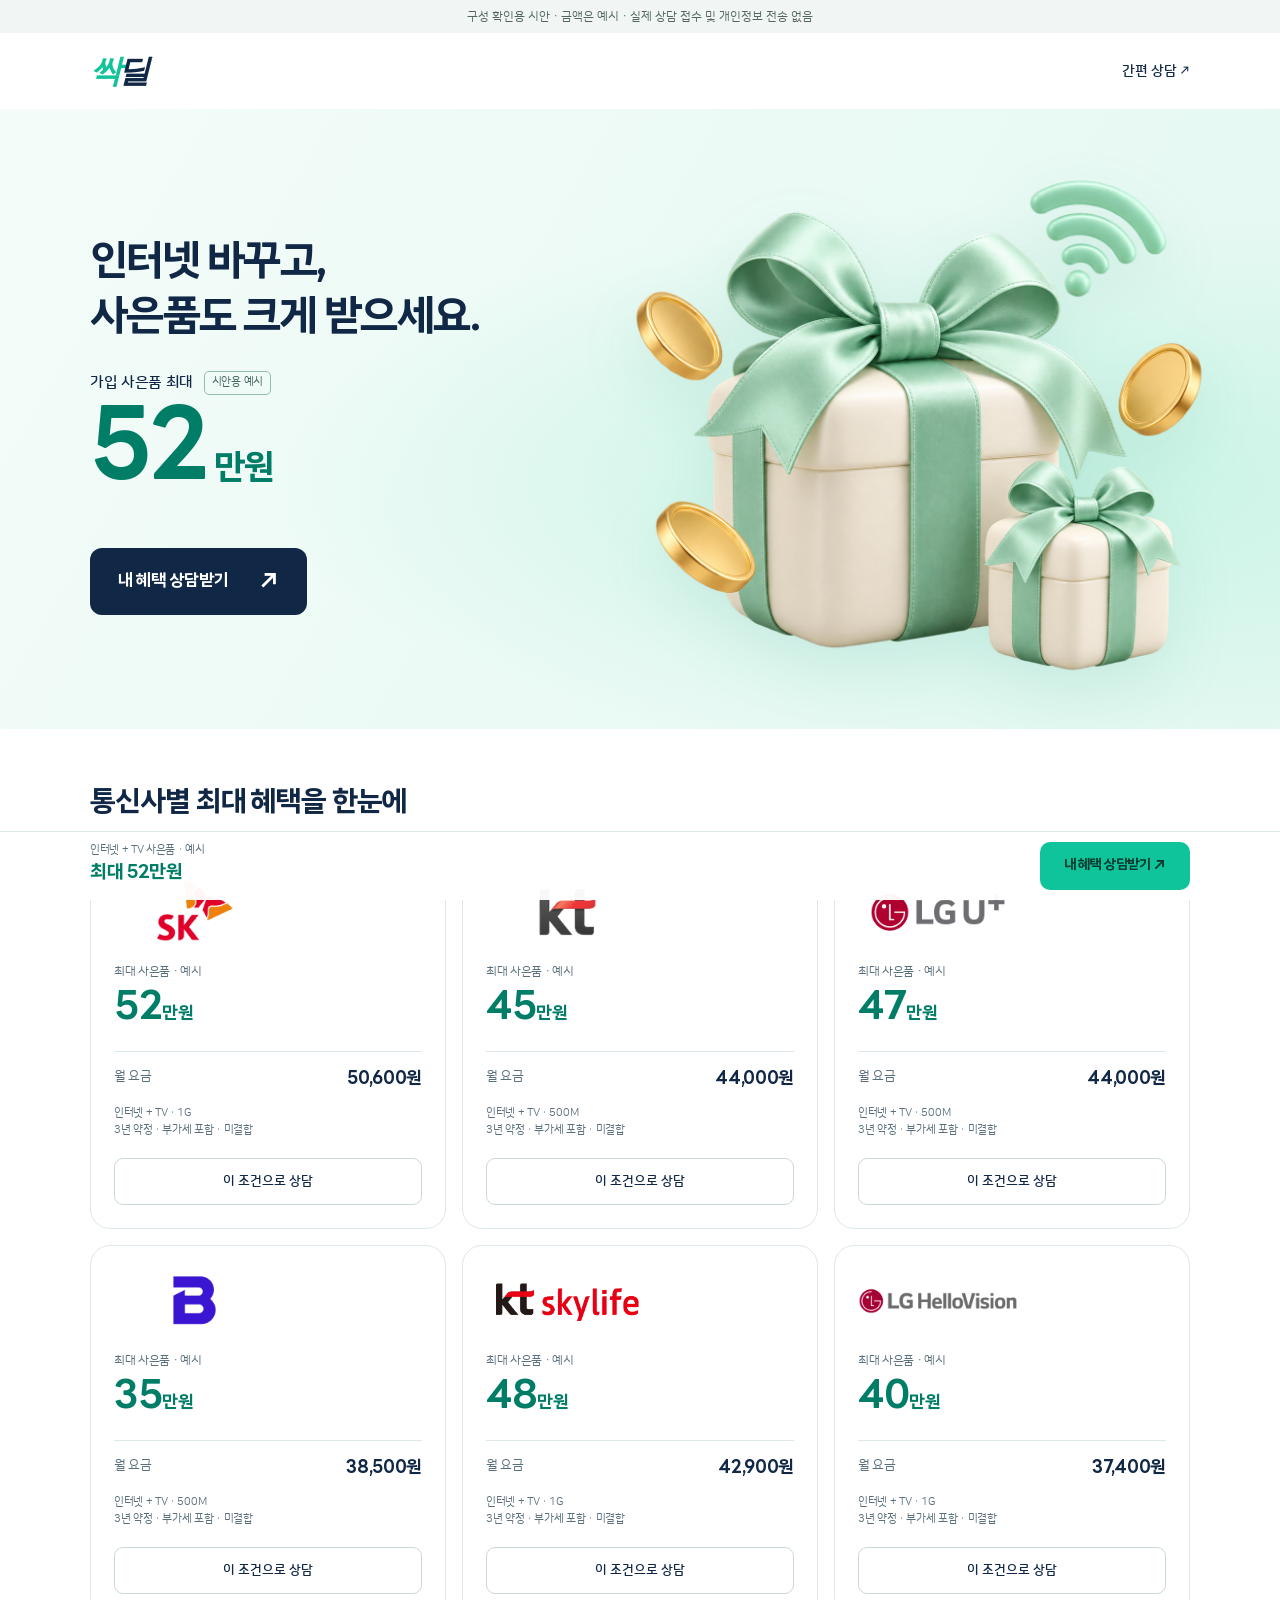
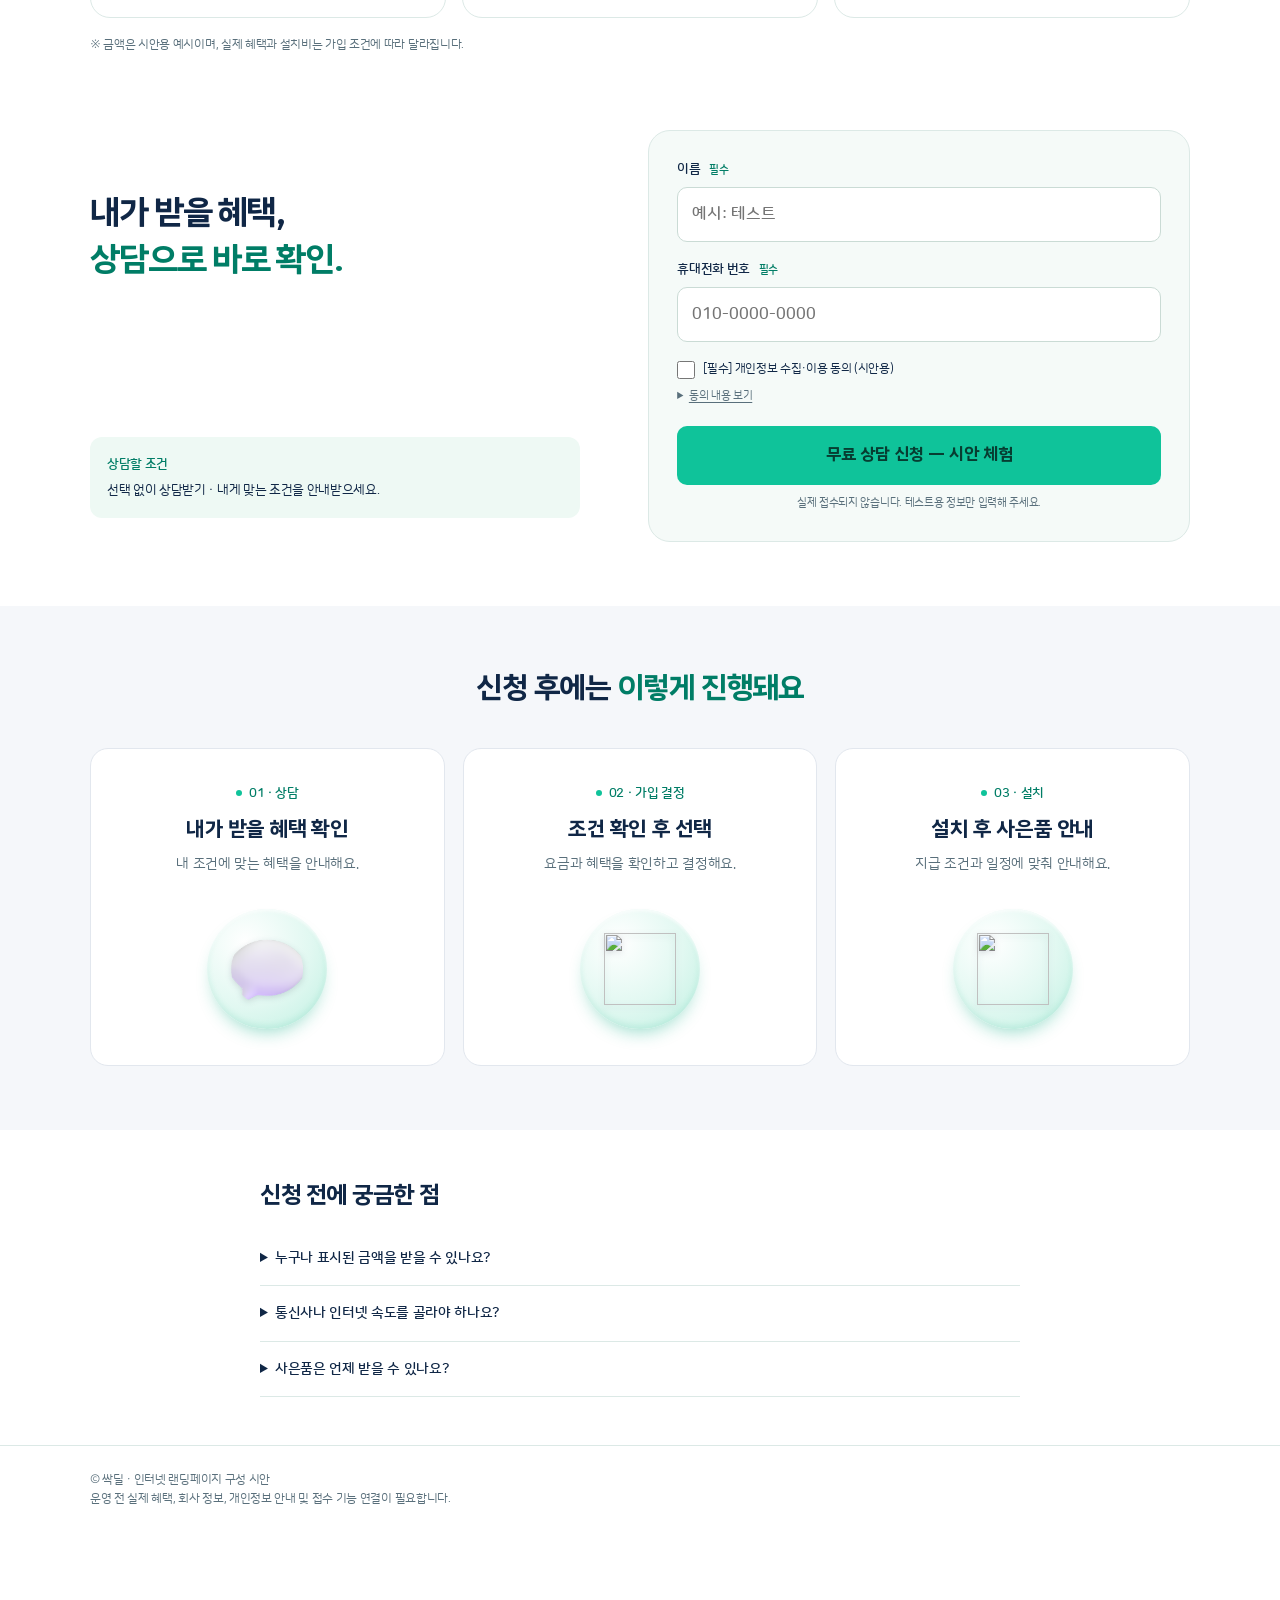
==== index.html @ 41399f67 "싹딜 인터넷 랜딩 공개 시안 게시 인터넷 랜딩 시안 한 페이지와 필요한 이미지, 원본 웹폰트 및 사용권만 포함했습니다. 실제 상담 전송을 차단하고 검색엔진 색인 제외 안내를 추가했" ====
<!doctype html>
<html lang="ko">
<head>
  <meta charset="utf-8">
  <meta name="viewport" content="width=device-width, initial-scale=1">
  <meta name="robots" content="noindex,nofollow">
  <meta http-equiv="Content-Security-Policy" content="default-src 'none'; style-src 'unsafe-inline'; script-src 'unsafe-inline'; img-src 'self' data:; font-src 'self'; connect-src 'none'; form-action 'none'; base-uri 'none'">
  <title>싹딜 인터넷 | 혜택 먼저, 상담은 간편하게</title>
  <style>
    @font-face{font-family:"NanumSquareRound";src:url("fonts/nanum-square-round/NanumSquareRoundR.woff2") format("woff2");font-style:normal;font-weight:400;font-display:swap}
    @font-face{font-family:"NanumSquareRound";src:url("fonts/nanum-square-round/NanumSquareRoundB.woff2") format("woff2");font-style:normal;font-weight:700;font-display:swap}
    @font-face{font-family:"LINE Seed KR";src:url("fonts/line-seed-kr/LINESeedKR-Rg.woff2") format("woff2");font-style:normal;font-weight:400;font-display:swap}
    @font-face{font-family:"LINE Seed KR";src:url("fonts/line-seed-kr/LINESeedKR-Bd.woff2") format("woff2");font-style:normal;font-weight:700;font-display:swap}
    :root{--ink:#102746;--muted:#596f7b;--mint:#0fc39a;--green:#007d66;--line:#dce9e6}
    *{box-sizing:border-box}html{scroll-behavior:smooth;scroll-padding-top:20px}
    body{margin:0;color:var(--ink);background:#fff;font-family:"NanumSquareRound",system-ui,-apple-system,"Segoe UI","Malgun Gothic",sans-serif;font-weight:400;font-synthesis:none;letter-spacing:-.02em;line-height:1.6}
    h1,h2,h3,p{margin:0}a{color:inherit}button,input{font:inherit}button{cursor:pointer}
    h1,h2,h3,.amount,.offer-gift,.offer-monthly b,.cta,.submit,.dock strong,.dock a{font-family:"LINE Seed KR",system-ui,sans-serif}
    a:focus-visible,button:focus-visible,input:focus-visible,summary:focus-visible{outline:3px solid #006f9b;outline-offset:4px}
    .wrap{width:min(1100px,calc(100% - 48px));margin:auto}
    .prototype{padding:7px 16px;text-align:center;background:#f1f5f4;color:#52665f;font-size:12px;letter-spacing:0}
    .header{height:76px;display:flex;align-items:center;justify-content:space-between}
    .logo{font-family:system-ui,-apple-system,"Segoe UI","Malgun Gothic",sans-serif;font-synthesis:weight style;font-size:32px;font-style:italic;letter-spacing:-.13em;font-weight:950;text-decoration:none}.logo span{color:var(--mint)}
    .header>a:last-child{font-size:14px;font-weight:750;text-decoration:none}
    .hero{background:radial-gradient(ellipse at 80% 60%,#c7f4e4 0,transparent 52%),linear-gradient(120deg,#f4fcf9,#e3f8f1);overflow:hidden}
    .hero-grid{display:grid;grid-template-columns:1fr 1fr;align-items:center;min-height:620px;gap:12px}
    .hero-copy{padding:50px 0;position:relative;z-index:1}
    h1{font-size:43px;font-weight:700;line-height:1.28;letter-spacing:-.035em;margin:14px 0 24px}
    .benefit-label{font-size:15px;font-weight:750}.example{display:inline-block;font-size:11px;padding:2px 7px;margin-left:7px;vertical-align:middle;border:1px solid #91bdb0;border-radius:5px;color:#43665b;font-weight:500}
    .amount{color:var(--green);font-size:100px;font-weight:700;letter-spacing:-.035em;line-height:1.16;white-space:nowrap;margin:1px 0 12px}
    .amount small{font-size:35px;margin-left:8px;letter-spacing:-.02em}
    .cta{display:inline-flex;align-items:center;justify-content:center;gap:30px;background:var(--ink);color:#fff;border-radius:12px;padding:16px 28px;text-decoration:none;font-size:17px;font-weight:800;margin-top:24px}
    .cta span{font-size:22px}
    .hero-art{margin:0;position:relative;min-width:0;align-self:center}
    .hero-art img{display:block;width:112%;height:auto;max-width:none;margin-left:-6%;filter:drop-shadow(0 24px 30px #18816518)}
    .consult{padding:64px 0;background:#fff}
    .consult-grid{display:grid;grid-template-columns:.95fr 1.05fr;gap:68px;align-items:center}
    .consult-copy{display:flex;flex-direction:column;align-self:stretch;padding:50px 0 24px}
    .consult-selection{margin-top:auto;padding-top:32px}
    .consult h2{font-size:34px;line-height:1.4;letter-spacing:-.03em;margin:12px 0}
    .consult h2 em{font-style:normal;color:var(--green)}
    .form-box{padding:28px;background:#f5faf8;border:1px solid var(--line);border-radius:22px}
    .field{display:block;margin-bottom:17px;font-size:13px;font-weight:750}.field b{font-size:11px;color:var(--green);margin-left:6px}
    .field input{display:block;width:100%;min-width:0;padding:14px;margin-top:7px;border:1px solid #cadbd5;border-radius:10px;background:#fff;color:var(--ink);font-size:16px}
    .consent{display:flex;align-items:flex-start;gap:8px;font-size:12px;cursor:pointer}.consent input{width:18px;height:18px;margin:2px 0 0;accent-color:var(--green);flex:none}
    .privacy{font-size:11px;color:var(--muted);margin:9px 0 20px}.privacy summary{cursor:pointer;text-decoration:underline;text-underline-offset:3px}.privacy p{padding-top:8px}
    .submit{width:100%;border:0;border-radius:10px;background:var(--mint);color:#073d31;font-size:17px;font-weight:850;padding:16px}
    .safe-note{font-size:11px;color:var(--muted);text-align:center;margin-top:10px}
    .form-status{font-size:13px;color:var(--green);font-weight:750;margin-top:12px}.form-status:empty{display:none}
    .journey{padding:64px 0;background:#f5f7fa}.journey h2{text-align:center;font-size:30px;line-height:1.4;margin-bottom:36px}.journey h2 span{color:var(--green)}
    .steps{display:grid;grid-template-columns:repeat(3,minmax(0,1fr));gap:18px;list-style:none;margin:0;padding:0}
    .step{display:flex;flex-direction:column;align-items:center;padding:34px 20px 36px;border:1px solid #e2e7ee;border-radius:18px;background:#fff;text-align:center;min-width:0}
    .step-label{display:inline-flex;align-items:center;gap:7px;color:var(--green);font-size:13px;font-weight:800}.step-label::before{content:"";width:6px;height:6px;background:var(--mint);border-radius:50%}
    .step h3{font-size:21px;line-height:1.4;letter-spacing:-.02em;margin:12px 0 8px;word-break:keep-all}.step p{font-size:14px;color:var(--muted);word-break:keep-all}
    .step-icon{display:flex;align-items:center;justify-content:center;width:120px;height:120px;margin-top:34px;border-radius:50%;background:radial-gradient(circle at 32% 28%,#fff 0%,#e1f8f1 55%,#bef0e1 100%);box-shadow:0 10px 18px -8px #0fae8673,inset 0 -3px 6px #0fae861f,inset 0 2px 3px #ffffffe6}
    .step-icon img{width:72px;height:72px;object-fit:contain;filter:drop-shadow(0 2px 3px #0f1f3f26)}
    .faq{padding:48px 0;max-width:760px}.faq h2{font-size:24px;margin-bottom:14px}.faq details{border-bottom:1px solid var(--line);padding:16px 0;font-size:14px}.faq summary{cursor:pointer;font-weight:750}.faq details p{padding-top:10px;color:var(--muted);font-size:13px}
    .footer{border-top:1px solid var(--line);padding:24px 0 110px;color:var(--muted);font-size:12px}
    .dock{position:fixed;bottom:0;left:0;right:0;z-index:10;background:#fffffff5;border-top:1px solid var(--line);padding:10px 0 calc(10px + env(safe-area-inset-bottom))}
    .dock .wrap{display:flex;justify-content:space-between;align-items:center;gap:12px}.dock p{font-size:11px;color:var(--muted)}.dock strong{font-size:19px;color:var(--green)}
    .dock a{background:var(--mint);color:#073d31;border-radius:10px;padding:13px 24px;text-decoration:none;font-size:14px;font-weight:850}.dock[hidden]{display:none}
    .offers{padding:52px 0 12px}.offers h2{font-size:29px;letter-spacing:-.03em;margin-bottom:28px}
    .offer-grid{display:grid;grid-template-columns:repeat(3,minmax(0,1fr));gap:16px}
    .offer{padding:23px;border:1px solid var(--line);border-radius:20px;background:white}
    .offer.selected{border-color:var(--mint);box-shadow:inset 0 0 0 1px var(--mint);background:#f5fcf9}
    .offer h3{height:64px;margin-bottom:18px;display:flex;align-items:center}.offer-logo{display:block;width:160px;max-width:100%;height:61px;object-fit:contain;object-position:left center}
    .offer-label{font-size:12px;color:var(--muted)}.offer-gift{font-size:40px;font-weight:850;color:var(--green);line-height:1.4}.offer-gift small{font-size:18px}
    .offer-monthly{display:flex;justify-content:space-between;gap:8px;border-top:1px solid var(--line);padding-top:14px;margin-top:14px;font-size:13px}.offer-monthly span{color:var(--muted)}.offer-monthly b{font-size:18px}
    .offer-terms{font-size:11px;color:var(--muted);margin:10px 0 18px}.offer button{border:1px solid #cadbd5;border-radius:9px;background:white;padding:12px;width:100%;font-size:13px;font-weight:750;color:var(--ink)}
    .offer.selected button{background:var(--ink);color:white;border-color:var(--ink)}
    .offer-note{font-size:12px;color:var(--muted);margin-top:17px}
    .chosen{padding:17px;background:#eef9f4;border-radius:12px;font-size:13px}.chosen strong{display:block;color:var(--green);margin-bottom:5px}.chosen p{white-space:pre-line}
    .clear-choice{border:0;background:transparent;color:var(--muted);text-decoration:underline;padding:10px 0;font-size:12px}
    @media(max-width:760px){.offers{padding:32px 0 0}.offers h2{font-size:24px}.offer-grid{grid-template-columns:repeat(2,minmax(0,1fr));gap:10px}.offer{padding:15px;border-radius:14px}.offer h3{height:48px;margin-bottom:14px}.offer-logo{height:48px}.offer-gift{font-size:32px}.offer-gift small{font-size:15px}.offer-monthly{font-size:11px}.offer-monthly b{font-size:14px}.offer-terms{font-size:10px}.offer button{font-size:12px;padding:11px 3px}}
    @media(max-width:360px){.offer-grid{grid-template-columns:1fr}}
    @media(max-width:760px){
      .wrap{width:calc(100% - 36px)}.prototype{font-size:10px}.header{height:62px}.logo{font-size:28px}.header>a:last-child{font-size:12px}
      .hero-grid{display:flex;flex-direction:column;gap:0;min-height:0;text-align:center}.hero-copy{padding:32px 0 0;width:100%}
      h1{font-size:31px;margin:10px 0 20px}.benefit-label{font-size:13px}.amount{font-size:clamp(66px,19vw,90px);margin:3px 0 9px}.amount small{font-size:26px;margin-left:5px}
      .cta{margin-top:18px;padding:12px 22px;font-size:15px}
      .hero-art{width:100%;max-width:330px;margin:0 auto 18px}.hero-art img{width:100%;margin:0}
      .consult{padding:34px 0}.consult-grid{grid-template-columns:1fr;gap:24px}.consult-copy{padding:0;min-height:280px}.consult h2{font-size:28px}.form-box{padding:21px 18px}
      .journey{padding:40px 0}.journey h2{font-size:24px;margin-bottom:24px}.steps{grid-template-columns:1fr;gap:14px}.step{padding:28px 20px}.step h3{font-size:20px}.step-icon{margin-top:24px;width:104px;height:104px}.step-icon img{width:64px;height:64px}.faq{padding:34px 0}
      .dock a{padding:12px 15px;font-size:12px}.dock strong{font-size:16px}.dock p{font-size:10px}
    }
    @media(prefers-reduced-motion:reduce){html{scroll-behavior:auto}}
  </style>
</head>
<body>
  <div class="prototype">구성 확인용 시안 · 금액은 예시 · 실제 상담 접수 및 개인정보 전송 없음</div>
  <header class="wrap header"><a href="#" class="logo" aria-label="싹딜 처음으로"><span>싹</span>딜</a><a href="#consult">간편 상담 ↗</a></header>
  <main>
    <section class="hero" aria-labelledby="hero-title">
      <div class="wrap hero-grid">
        <div class="hero-copy">
          <h1 id="hero-title">인터넷 바꾸고,<br>사은품도 크게 받으세요.</h1>
          <p class="benefit-label">가입 사은품 최대 <span class="example">시안용 예시</span></p>
          <p class="amount"><span id="hero-max">52</span><small>만원</small></p>
          <a class="cta" href="#consult">내 혜택 상담받기 <span aria-hidden="true">↗</span></a>
        </div>
        <figure class="hero-art">
          <img src="internet-gift-mint.png" alt="아이보리 선물 상자에 민트색 리본과 와이파이 장식을 더한 입체 이미지" width="1280" height="1280" fetchpriority="high">
        </figure>
      </div>
    </section>
    <section class="wrap offers" id="offers" aria-labelledby="offers-title">
      <h2 id="offers-title">통신사별 최대 혜택을 한눈에</h2>
      <div class="offer-grid" id="offer-grid" aria-label="통신사별 최대 사은품 예시"></div>
      <p class="offer-note">※ 금액은 시안용 예시이며, 실제 혜택과 설치비는 가입 조건에 따라 달라집니다.</p>
    </section>
    <section class="consult" id="consult" aria-labelledby="consult-title">
      <div class="wrap consult-grid">
        <div class="consult-copy">
          <h2 id="consult-title">내가 받을 혜택,<br><em>상담으로 바로 확인.</em></h2>
          <div class="consult-selection">
          <div class="chosen" aria-live="polite"><strong>상담할 조건</strong><p id="chosen-offer">선택 없이 상담받기 · 내게 맞는 조건을 안내받으세요.</p></div>
          <button class="clear-choice" id="clear-choice" type="button" hidden>선택 해제하고 상담받기</button>
          </div>
        </div>
        <form class="form-box" id="consult-form" autocomplete="off">
          <label class="field">이름 <b>필수</b><input id="customer-name" type="text" maxlength="30" placeholder="예시: 테스트" required autocomplete="off"></label>
          <label class="field">휴대전화 번호 <b>필수</b><input id="customer-phone" type="tel" inputmode="tel" maxlength="13" pattern="01[016789]-?[0-9]{3,4}-?[0-9]{4}" placeholder="010-0000-0000" required autocomplete="off"></label>
          <label class="consent"><input type="checkbox" required id="consent"><span>[필수] 개인정보 수집·이용 동의 (시안용)</span></label>
          <details class="privacy"><summary>동의 내용 보기</summary><p>이 HTML은 화면 구성 시안입니다. 입력 내용은 서버로 전송하거나 저장하지 않습니다. 테스트용 정보만 입력해 주세요. 실제 운영 시 수집 항목·목적·보유 기간·동의 거부 안내를 확정한 동의문으로 교체합니다.</p></details>
          <button class="submit" type="submit">무료 상담 신청 — 시안 체험</button>
          <p class="safe-note">실제 접수되지 않습니다. 테스트용 정보만 입력해 주세요.</p>
          <p id="form-status" class="form-status" role="status" tabindex="-1"></p>
        </form>
      </div>
    </section>
    <section class="journey" id="journey" aria-labelledby="journey-title"><div class="wrap">
      <h2 id="journey-title">신청 후에는 <span>이렇게 진행돼요</span></h2>
      <ol class="steps">
        <li class="step"><span class="step-label">01 · 상담</span><h3>내가 받을 혜택 확인</h3><p>내 조건에 맞는 혜택을 안내해요.</p><div class="step-icon"><img src="assets/process/process-consult.png" alt="" width="72" height="72" loading="lazy"></div></li>
        <li class="step"><span class="step-label">02 · 가입 결정</span><h3>조건 확인 후 선택</h3><p>요금과 혜택을 확인하고 결정해요.</p><div class="step-icon"><img src="assets/process/process-compare.png" alt="" width="72" height="72" loading="lazy"></div></li>
        <li class="step"><span class="step-label">03 · 설치</span><h3>설치 후 사은품 안내</h3><p>지급 조건과 일정에 맞춰 안내해요.</p><div class="step-icon"><img src="assets/process/process-install.png" alt="" width="72" height="72" loading="lazy"></div></li>
      </ol>
    </div></section>
    <section class="wrap faq" aria-labelledby="faq-title">
      <h2 id="faq-title">신청 전에 궁금한 점</h2>
      <details><summary>누구나 표시된 금액을 받을 수 있나요?</summary><p>표시 금액은 디자인 확인용 예시이며 확정 혜택이 아닙니다. 실제 지급액은 통신사, 상품, 가입 유형과 지급 조건을 확인한 뒤 안내합니다.</p></details>
      <details><summary>통신사나 인터넷 속도를 골라야 하나요?</summary><p>미리 선택할 필요가 없습니다. 사용 환경과 현재 이용 조건을 상담에서 확인하고 안내합니다.</p></details>
      <details><summary>사은품은 언제 받을 수 있나요?</summary><p>상품과 가입 조건에 따라 다릅니다. 운영 전 실제 지급 일정·조건을 확정해 안내해야 합니다.</p></details>
    </section>
  </main>
  <footer class="footer"><div class="wrap">© 싹딜 · 인터넷 랜딩페이지 구성 시안<br>운영 전 실제 혜택, 회사 정보, 개인정보 안내 및 접수 기능 연결이 필요합니다.</div></footer>
  <aside class="dock" id="dock" aria-label="상담 신청 바로가기"><div class="wrap"><div><p>인터넷 + TV 사은품 · 예시</p><strong id="dock-offer">최대 52만원</strong></div><a href="#consult">내 혜택 상담받기 ↗</a></div></aside>
  <noscript><p class="wrap">이 시안의 입력 체험에는 JavaScript가 필요합니다. 실제 상담은 접수되지 않습니다.</p></noscript>
  <script id="benefit-data">
    // shortcut: 기존 시안의 예시값만 사용하며, 운영 연결 시 판매 가능한 실제 조건으로 교체한다.
    const carrierExamples = [
      {id:'sk',name:'SK',logo:'sk.png',quotes:[[100,400000,37400],[500,430000,45100],[1000,520000,50600]]},
      {id:'kt',name:'KT',logo:'kt.png',quotes:[[100,370000,38500],[500,450000,44000],[1000,450000,49500]]},
      {id:'lg',name:'LG U+',logo:'lg_uplus.webp',quotes:[[100,330000,38500],[500,470000,44000],[1000,470000,49500]]},
      {id:'skb',name:'SKB',logo:'skb.png',quotes:[[100,310000,31900],[500,350000,38500],[1000,350000,44000]]},
      {id:'kts',name:'KTS',logo:'skylife.png',quotes:[[100,350000,29700],[500,420000,37400],[1000,480000,42900]]},
      {id:'lgh',name:'LGH',logo:'lg_hellovision.png',quotes:[[100,300000,28600],[500,350000,33000],[1000,400000,37400]]}
    ];
    function bestGift(quotes) {
      return quotes.reduce((best, quote) => !best || quote[1] > best[1] || (quote[1] === best[1] && quote[2] < best[2]) ? quote : best, null);
    }
    const featuredOffers = carrierExamples.map(carrier => ({...carrier, quote:bestGift(carrier.quotes)}));
  </script>
  <script id="benefit-ui">
    const offerGrid = document.getElementById('offer-grid');
    const speedLabel = speed => speed === 1000 ? '1G' : speed + 'M';
    const monthlyLabel = monthly => monthly.toLocaleString('ko-KR') + '원';
    const largestGift = Math.max(...featuredOffers.map(offer => offer.quote[1])) / 10000;
    document.getElementById('hero-max').textContent = largestGift;
    offerGrid.innerHTML = featuredOffers.map(offer => {
      const [speed,gift,monthly] = offer.quote;
      return '<article class="offer"><h3><img class="offer-logo" src="assets/carriers/' + offer.logo + '" alt="' + offer.name + '" width="160" height="61" loading="lazy"></h3><p class="offer-label">최대 사은품 · 예시</p><p class="offer-gift">' + gift / 10000 + '<small>만원</small></p><div class="offer-monthly"><span>월 요금</span><b>' + monthlyLabel(monthly) + '</b></div><p class="offer-terms">인터넷 + TV · ' + speedLabel(speed) + '<br>3년 약정 · 부가세 포함 · 미결합</p><button type="button" data-offer="' + offer.id + '" aria-pressed="false" aria-label="' + offer.name + ' 최대 혜택 조건으로 상담">이 조건으로 상담</button></article>';
    }).join('');
    function chooseOffer(id) {
      const offer = featuredOffers.find(item => item.id === id);
      offerGrid.querySelectorAll('button').forEach(button => {
        const selected = button.dataset.offer === offer?.id;
        button.setAttribute('aria-pressed', String(selected));
        button.closest('article').classList.toggle('selected', selected);
        button.textContent = selected ? '✓ 선택한 조건' : '이 조건으로 상담';
      });
      document.getElementById('chosen-offer').textContent = offer ? offer.name + ' · 인터넷 + TV · ' + speedLabel(offer.quote[0]) + '\n예시 사은품 ' + offer.quote[1] / 10000 + '만원 · 월 ' + monthlyLabel(offer.quote[2]) + '\n3년 약정 · 부가세 포함 · 미결합' : '선택 없이 상담받기 · 내게 맞는 조건을 안내받으세요.';
      document.getElementById('dock-offer').textContent = offer ? offer.name + ' · 예시 ' + offer.quote[1] / 10000 + '만원' : '최대 ' + largestGift + '만원';
      document.getElementById('clear-choice').hidden = !offer;
      document.getElementById('form-status').textContent = '';
    }
    offerGrid.addEventListener('click', event => {
      const button = event.target.closest('button[data-offer]');
      if (!button) return;
      chooseOffer(button.dataset.offer);
      document.getElementById('customer-name').focus({preventScroll:true});
      document.getElementById('consult').scrollIntoView({block:'start'});
    });
    document.getElementById('clear-choice').addEventListener('click', () => {
      chooseOffer(null);
      document.getElementById('customer-name').focus({preventScroll:true});
    });
  </script>
  <script>
    const form = document.getElementById('consult-form');
    const nameInput = document.getElementById('customer-name');
    const status = document.getElementById('form-status');
    form.addEventListener('submit', event => {
      event.preventDefault();
      if (!nameInput.value.trim()) {
        nameInput.setCustomValidity('이름을 입력해 주세요.');
        nameInput.reportValidity();
        return;
      }
      if (!form.reportValidity()) return;
      status.textContent = '시안 체험이 완료되었습니다. 실제 상담은 접수되지 않았으며, 입력한 정보는 저장·전송하지 않았습니다.';
      form.reset();
      status.focus();
    });
    nameInput.addEventListener('input', () => nameInput.setCustomValidity(''));
    if ('IntersectionObserver' in window) {
      new IntersectionObserver(entries => {
        document.getElementById('dock').hidden = entries[0].isIntersecting;
      }).observe(form);
    }
  </script>
</body>
</html>
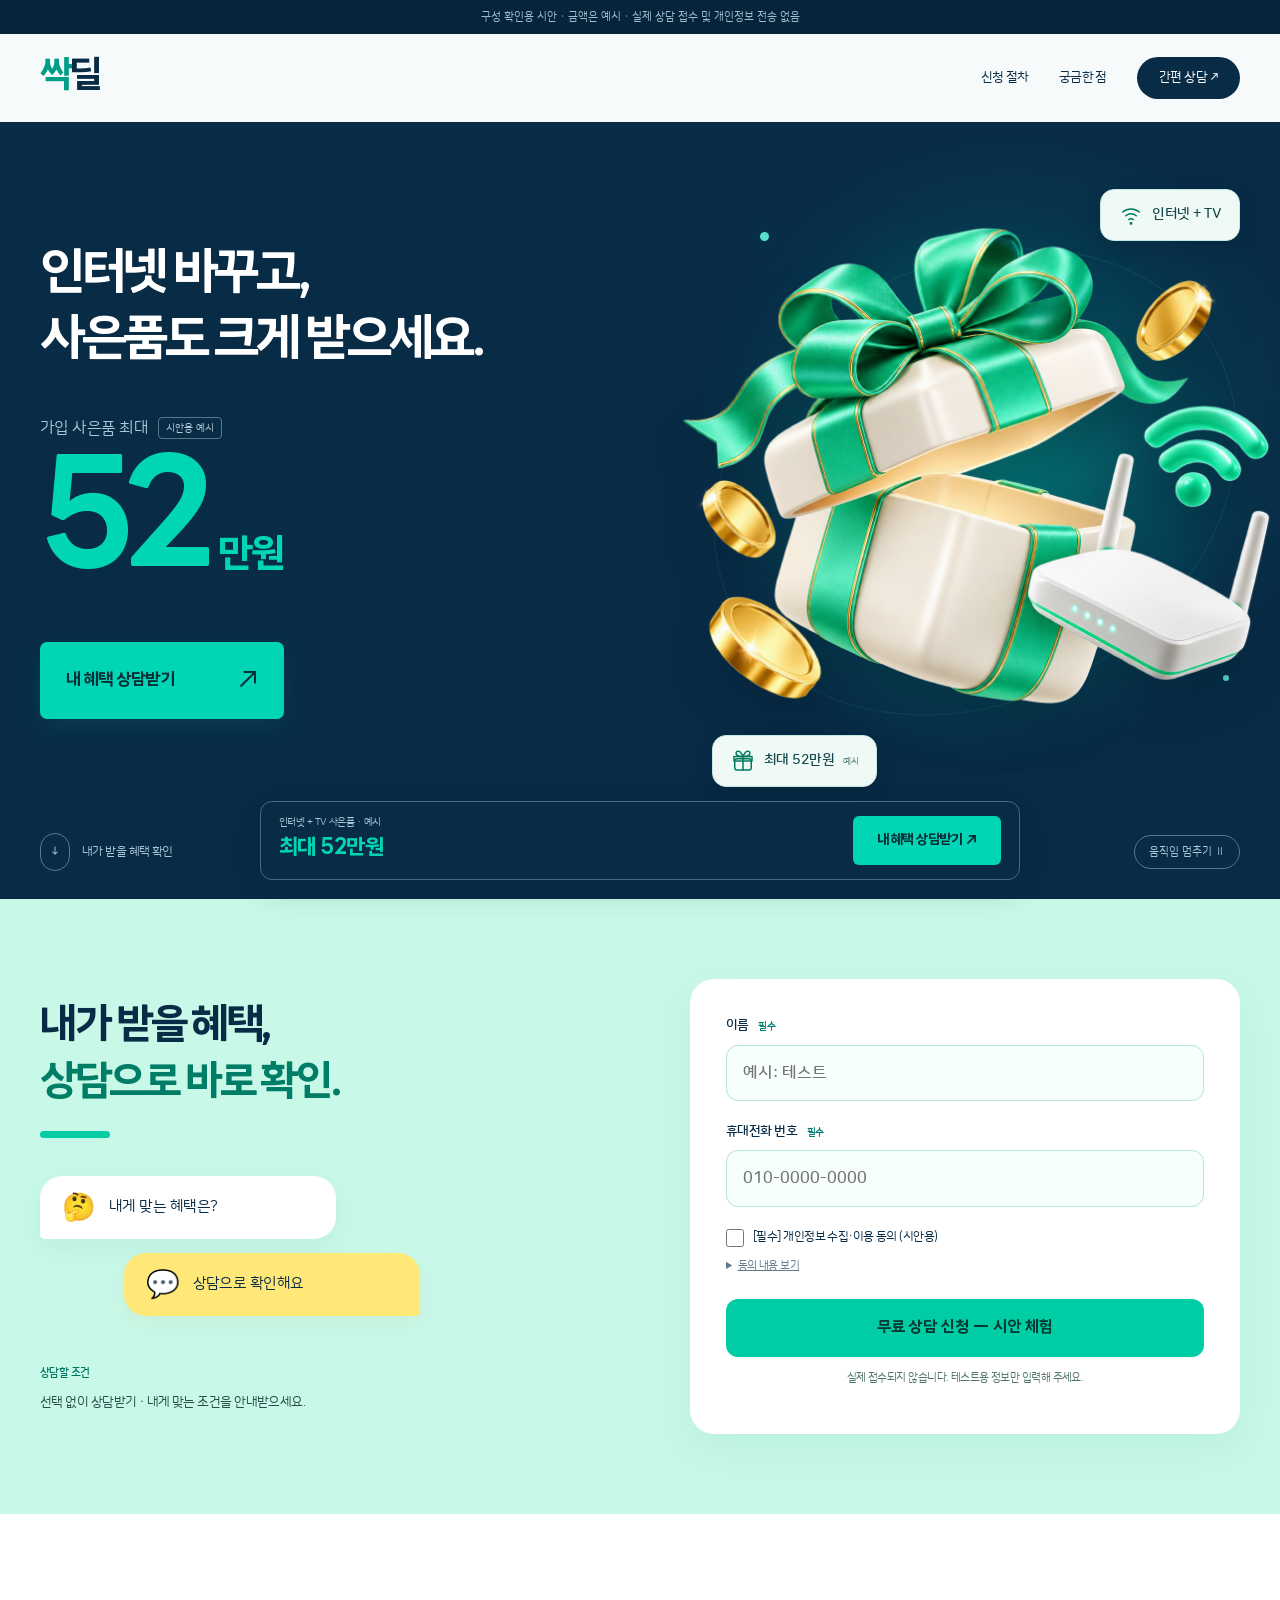
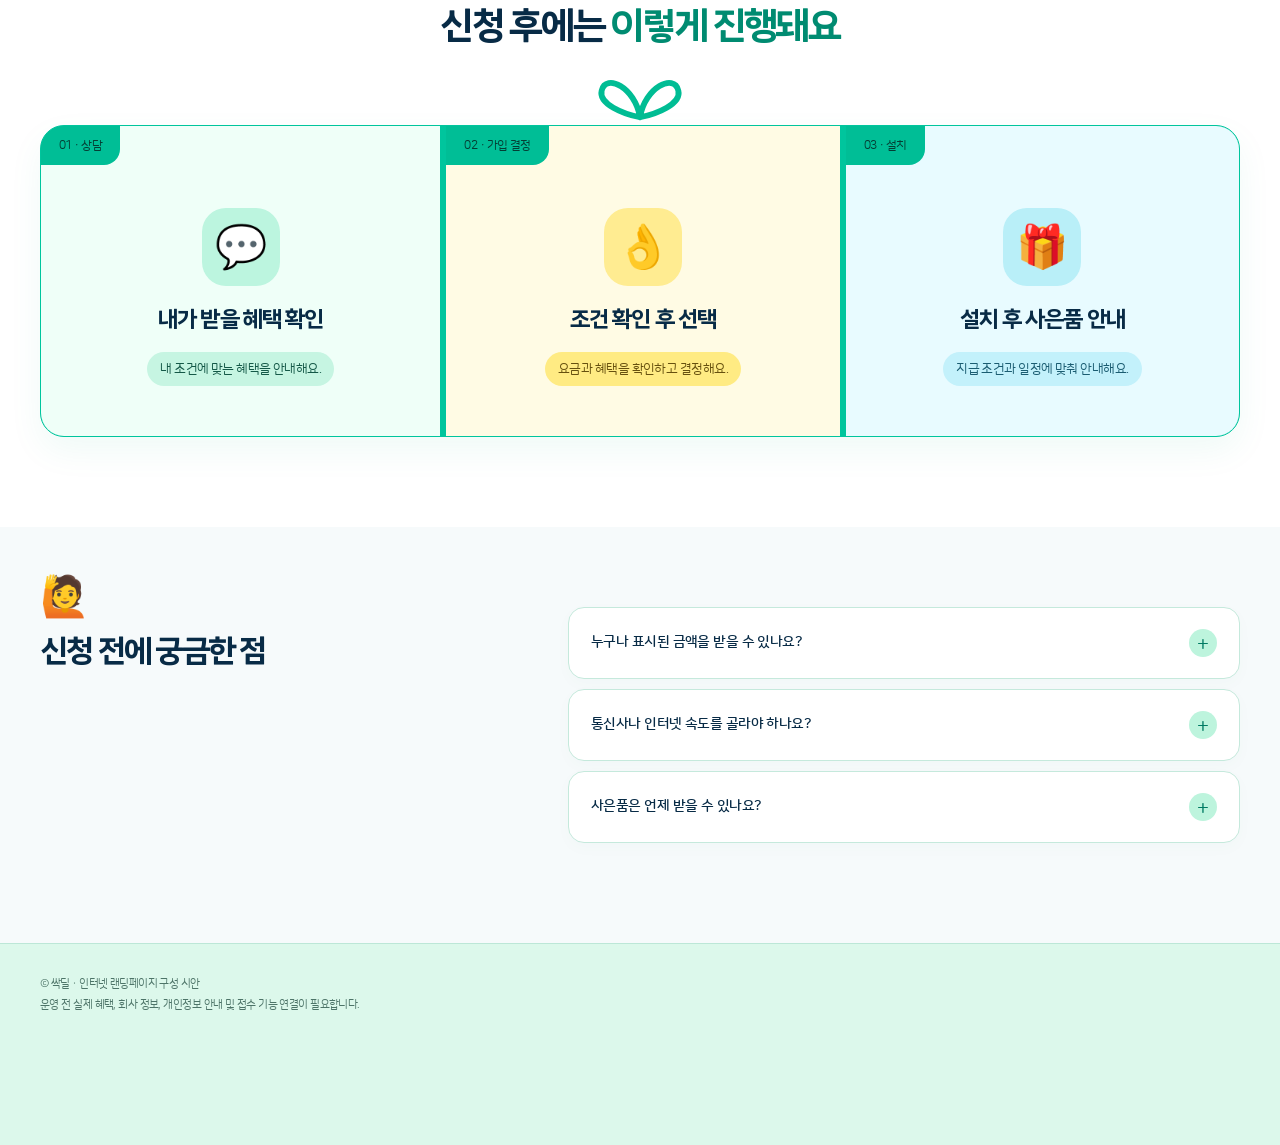
==== commit bc6b17c7: "디자이너 인터넷 랜딩 시안과 작은 글씨 폰트 반영 공개 미리보기를 디자이너 v8 화면으로 교체하고 작은 글씨에 나눔스퀘어라운드를 적용합니다. 기존 시안의 미사용 이미지는 제외하며 " ====
--- a/index.html
+++ b/index.html
@@ -11,86 +11,158 @@
     @font-face{font-family:"NanumSquareRound";src:url("fonts/nanum-square-round/NanumSquareRoundB.woff2") format("woff2");font-style:normal;font-weight:700;font-display:swap}
     @font-face{font-family:"LINE Seed KR";src:url("fonts/line-seed-kr/LINESeedKR-Rg.woff2") format("woff2");font-style:normal;font-weight:400;font-display:swap}
     @font-face{font-family:"LINE Seed KR";src:url("fonts/line-seed-kr/LINESeedKR-Bd.woff2") format("woff2");font-style:normal;font-weight:700;font-display:swap}
-    :root{--ink:#102746;--muted:#596f7b;--mint:#0fc39a;--green:#007d66;--line:#dce9e6}
-    *{box-sizing:border-box}html{scroll-behavior:smooth;scroll-padding-top:20px}
-    body{margin:0;color:var(--ink);background:#fff;font-family:"NanumSquareRound",system-ui,-apple-system,"Segoe UI","Malgun Gothic",sans-serif;font-weight:400;font-synthesis:none;letter-spacing:-.02em;line-height:1.6}
-    h1,h2,h3,p{margin:0}a{color:inherit}button,input{font:inherit}button{cursor:pointer}
-    h1,h2,h3,.amount,.offer-gift,.offer-monthly b,.cta,.submit,.dock strong,.dock a{font-family:"LINE Seed KR",system-ui,sans-serif}
-    a:focus-visible,button:focus-visible,input:focus-visible,summary:focus-visible{outline:3px solid #006f9b;outline-offset:4px}
-    .wrap{width:min(1100px,calc(100% - 48px));margin:auto}
-    .prototype{padding:7px 16px;text-align:center;background:#f1f5f4;color:#52665f;font-size:12px;letter-spacing:0}
-    .header{height:76px;display:flex;align-items:center;justify-content:space-between}
-    .logo{font-family:system-ui,-apple-system,"Segoe UI","Malgun Gothic",sans-serif;font-synthesis:weight style;font-size:32px;font-style:italic;letter-spacing:-.13em;font-weight:950;text-decoration:none}.logo span{color:var(--mint)}
-    .header>a:last-child{font-size:14px;font-weight:750;text-decoration:none}
-    .hero{background:radial-gradient(ellipse at 80% 60%,#c7f4e4 0,transparent 52%),linear-gradient(120deg,#f4fcf9,#e3f8f1);overflow:hidden}
-    .hero-grid{display:grid;grid-template-columns:1fr 1fr;align-items:center;min-height:620px;gap:12px}
-    .hero-copy{padding:50px 0;position:relative;z-index:1}
-    h1{font-size:43px;font-weight:700;line-height:1.28;letter-spacing:-.035em;margin:14px 0 24px}
-    .benefit-label{font-size:15px;font-weight:750}.example{display:inline-block;font-size:11px;padding:2px 7px;margin-left:7px;vertical-align:middle;border:1px solid #91bdb0;border-radius:5px;color:#43665b;font-weight:500}
-    .amount{color:var(--green);font-size:100px;font-weight:700;letter-spacing:-.035em;line-height:1.16;white-space:nowrap;margin:1px 0 12px}
-    .amount small{font-size:35px;margin-left:8px;letter-spacing:-.02em}
-    .cta{display:inline-flex;align-items:center;justify-content:center;gap:30px;background:var(--ink);color:#fff;border-radius:12px;padding:16px 28px;text-decoration:none;font-size:17px;font-weight:800;margin-top:24px}
-    .cta span{font-size:22px}
-    .hero-art{margin:0;position:relative;min-width:0;align-self:center}
-    .hero-art img{display:block;width:112%;height:auto;max-width:none;margin-left:-6%;filter:drop-shadow(0 24px 30px #18816518)}
-    .consult{padding:64px 0;background:#fff}
-    .consult-grid{display:grid;grid-template-columns:.95fr 1.05fr;gap:68px;align-items:center}
-    .consult-copy{display:flex;flex-direction:column;align-self:stretch;padding:50px 0 24px}
-    .consult-selection{margin-top:auto;padding-top:32px}
-    .consult h2{font-size:34px;line-height:1.4;letter-spacing:-.03em;margin:12px 0}
-    .consult h2 em{font-style:normal;color:var(--green)}
-    .form-box{padding:28px;background:#f5faf8;border:1px solid var(--line);border-radius:22px}
-    .field{display:block;margin-bottom:17px;font-size:13px;font-weight:750}.field b{font-size:11px;color:var(--green);margin-left:6px}
-    .field input{display:block;width:100%;min-width:0;padding:14px;margin-top:7px;border:1px solid #cadbd5;border-radius:10px;background:#fff;color:var(--ink);font-size:16px}
-    .consent{display:flex;align-items:flex-start;gap:8px;font-size:12px;cursor:pointer}.consent input{width:18px;height:18px;margin:2px 0 0;accent-color:var(--green);flex:none}
-    .privacy{font-size:11px;color:var(--muted);margin:9px 0 20px}.privacy summary{cursor:pointer;text-decoration:underline;text-underline-offset:3px}.privacy p{padding-top:8px}
-    .submit{width:100%;border:0;border-radius:10px;background:var(--mint);color:#073d31;font-size:17px;font-weight:850;padding:16px}
-    .safe-note{font-size:11px;color:var(--muted);text-align:center;margin-top:10px}
-    .form-status{font-size:13px;color:var(--green);font-weight:750;margin-top:12px}.form-status:empty{display:none}
-    .journey{padding:64px 0;background:#f5f7fa}.journey h2{text-align:center;font-size:30px;line-height:1.4;margin-bottom:36px}.journey h2 span{color:var(--green)}
-    .steps{display:grid;grid-template-columns:repeat(3,minmax(0,1fr));gap:18px;list-style:none;margin:0;padding:0}
-    .step{display:flex;flex-direction:column;align-items:center;padding:34px 20px 36px;border:1px solid #e2e7ee;border-radius:18px;background:#fff;text-align:center;min-width:0}
-    .step-label{display:inline-flex;align-items:center;gap:7px;color:var(--green);font-size:13px;font-weight:800}.step-label::before{content:"";width:6px;height:6px;background:var(--mint);border-radius:50%}
-    .step h3{font-size:21px;line-height:1.4;letter-spacing:-.02em;margin:12px 0 8px;word-break:keep-all}.step p{font-size:14px;color:var(--muted);word-break:keep-all}
-    .step-icon{display:flex;align-items:center;justify-content:center;width:120px;height:120px;margin-top:34px;border-radius:50%;background:radial-gradient(circle at 32% 28%,#fff 0%,#e1f8f1 55%,#bef0e1 100%);box-shadow:0 10px 18px -8px #0fae8673,inset 0 -3px 6px #0fae861f,inset 0 2px 3px #ffffffe6}
-    .step-icon img{width:72px;height:72px;object-fit:contain;filter:drop-shadow(0 2px 3px #0f1f3f26)}
-    .faq{padding:48px 0;max-width:760px}.faq h2{font-size:24px;margin-bottom:14px}.faq details{border-bottom:1px solid var(--line);padding:16px 0;font-size:14px}.faq summary{cursor:pointer;font-weight:750}.faq details p{padding-top:10px;color:var(--muted);font-size:13px}
-    .footer{border-top:1px solid var(--line);padding:24px 0 110px;color:var(--muted);font-size:12px}
-    .dock{position:fixed;bottom:0;left:0;right:0;z-index:10;background:#fffffff5;border-top:1px solid var(--line);padding:10px 0 calc(10px + env(safe-area-inset-bottom))}
-    .dock .wrap{display:flex;justify-content:space-between;align-items:center;gap:12px}.dock p{font-size:11px;color:var(--muted)}.dock strong{font-size:19px;color:var(--green)}
-    .dock a{background:var(--mint);color:#073d31;border-radius:10px;padding:13px 24px;text-decoration:none;font-size:14px;font-weight:850}.dock[hidden]{display:none}
-    .offers{padding:52px 0 12px}.offers h2{font-size:29px;letter-spacing:-.03em;margin-bottom:28px}
-    .offer-grid{display:grid;grid-template-columns:repeat(3,minmax(0,1fr));gap:16px}
-    .offer{padding:23px;border:1px solid var(--line);border-radius:20px;background:white}
-    .offer.selected{border-color:var(--mint);box-shadow:inset 0 0 0 1px var(--mint);background:#f5fcf9}
-    .offer h3{height:64px;margin-bottom:18px;display:flex;align-items:center}.offer-logo{display:block;width:160px;max-width:100%;height:61px;object-fit:contain;object-position:left center}
-    .offer-label{font-size:12px;color:var(--muted)}.offer-gift{font-size:40px;font-weight:850;color:var(--green);line-height:1.4}.offer-gift small{font-size:18px}
-    .offer-monthly{display:flex;justify-content:space-between;gap:8px;border-top:1px solid var(--line);padding-top:14px;margin-top:14px;font-size:13px}.offer-monthly span{color:var(--muted)}.offer-monthly b{font-size:18px}
-    .offer-terms{font-size:11px;color:var(--muted);margin:10px 0 18px}.offer button{border:1px solid #cadbd5;border-radius:9px;background:white;padding:12px;width:100%;font-size:13px;font-weight:750;color:var(--ink)}
-    .offer.selected button{background:var(--ink);color:white;border-color:var(--ink)}
-    .offer-note{font-size:12px;color:var(--muted);margin-top:17px}
-    .chosen{padding:17px;background:#eef9f4;border-radius:12px;font-size:13px}.chosen strong{display:block;color:var(--green);margin-bottom:5px}.chosen p{white-space:pre-line}
-    .clear-choice{border:0;background:transparent;color:var(--muted);text-decoration:underline;padding:10px 0;font-size:12px}
-    @media(max-width:760px){.offers{padding:32px 0 0}.offers h2{font-size:24px}.offer-grid{grid-template-columns:repeat(2,minmax(0,1fr));gap:10px}.offer{padding:15px;border-radius:14px}.offer h3{height:48px;margin-bottom:14px}.offer-logo{height:48px}.offer-gift{font-size:32px}.offer-gift small{font-size:15px}.offer-monthly{font-size:11px}.offer-monthly b{font-size:14px}.offer-terms{font-size:10px}.offer button{font-size:12px;padding:11px 3px}}
-    @media(max-width:360px){.offer-grid{grid-template-columns:1fr}}
-    @media(max-width:760px){
-      .wrap{width:calc(100% - 36px)}.prototype{font-size:10px}.header{height:62px}.logo{font-size:28px}.header>a:last-child{font-size:12px}
-      .hero-grid{display:flex;flex-direction:column;gap:0;min-height:0;text-align:center}.hero-copy{padding:32px 0 0;width:100%}
-      h1{font-size:31px;margin:10px 0 20px}.benefit-label{font-size:13px}.amount{font-size:clamp(66px,19vw,90px);margin:3px 0 9px}.amount small{font-size:26px;margin-left:5px}
-      .cta{margin-top:18px;padding:12px 22px;font-size:15px}
-      .hero-art{width:100%;max-width:330px;margin:0 auto 18px}.hero-art img{width:100%;margin:0}
-      .consult{padding:34px 0}.consult-grid{grid-template-columns:1fr;gap:24px}.consult-copy{padding:0;min-height:280px}.consult h2{font-size:28px}.form-box{padding:21px 18px}
-      .journey{padding:40px 0}.journey h2{font-size:24px;margin-bottom:24px}.steps{grid-template-columns:1fr;gap:14px}.step{padding:28px 20px}.step h3{font-size:20px}.step-icon{margin-top:24px;width:104px;height:104px}.step-icon img{width:64px;height:64px}.faq{padding:34px 0}
-      .dock a{padding:12px 15px;font-size:12px}.dock strong{font-size:16px}.dock p{font-size:10px}
-    }
-    @media(prefers-reduced-motion:reduce){html{scroll-behavior:auto}}
-  </style>
+
+:root{--ink:#242426;--muted:#696873;--mint:#54e4bf;--deep:#007b61;--line:#d9e8e2;--paper:#f6faf8}
+*{box-sizing:border-box}html{scroll-behavior:smooth;scroll-padding-top:24px}
+body{margin:0;background:var(--paper);color:var(--ink);font-family:"NanumSquareRound",sans-serif;font-synthesis:none;letter-spacing:-.035em;line-height:1.65}
+h1,h2,h3,.logo,.amount,.cta,.submit,.dock strong,.dock a{font-family:"LINE Seed KR",sans-serif}
+h1,h2,h3,p,figure{margin:0}a{color:inherit}button,input{font:inherit}button{cursor:pointer}a{text-underline-offset:5px}
+a:focus-visible,button:focus-visible,input:focus-visible,summary:focus-visible{outline:3px solid #007b61;outline-offset:5px}
+.wrap{width:min(1200px,calc(100% - 80px));margin-inline:auto}
+.prototype{padding:8px 20px;text-align:center;font-size:11px;background:#e4f5ee;color:#4a6a5f;letter-spacing:0}
+.header{height:100px;display:flex;align-items:center;justify-content:space-between}
+.logo{font-size:38px;font-weight:700;letter-spacing:-.12em;text-decoration:none}.logo span{color:var(--deep)}
+.header>a:last-child{font-size:14px;border:1px solid #bfd9ce;border-radius:100px;padding:9px 21px;text-decoration:none}
+.hero{background:var(--ink);color:#f1fcf7;overflow:hidden;position:relative}
+.hero-grid{display:grid;grid-template-columns:1.2fr .8fr;gap:36px;align-items:center;min-height:700px;padding-block:64px}
+.hero-copy{position:relative;z-index:1}
+h1{font-size:clamp(38px,4.3vw,62px);font-weight:700;line-height:1.25;letter-spacing:-.065em;margin-bottom:40px;word-break:keep-all}
+.benefit-label{font-size:16px;color:#c7e0d5;display:flex;align-items:center;gap:10px}
+.example{font-size:10px;border:1px solid #648477;border-radius:4px;padding:2px 7px;letter-spacing:0;color:#c7e0d5}
+.amount{color:var(--mint);font-size:clamp(110px,13vw,184px);font-weight:700;line-height:1.15;letter-spacing:-.075em;white-space:nowrap}
+.amount small{font-size:40px;letter-spacing:-.04em;margin-left:12px}
+.cta{display:inline-flex;align-items:center;justify-content:space-between;gap:62px;background:var(--mint);color:var(--ink);padding:18px 26px;margin-top:24px;border-radius:7px;text-decoration:none;font-size:17px;font-weight:700;min-height:60px}
+.cta span{font-size:25px;font-weight:400}
+.hero-art{width:100%;aspect-ratio:1/1.12;border-radius:150px 150px 12px 12px;background:#ddf7ec;position:relative;display:flex;align-items:center;justify-content:center;transform:rotate(4deg)}
+.hero-art::before,.hero-art::after{content:"";position:absolute;border:1px solid #8ec7b2;border-radius:50%;width:75%;height:75%;transform:rotate(-35deg) scaleX(.7)}
+.hero-art::after{transform:rotate(35deg) scaleX(.7)}
+.hero-art img{width:125%;height:auto;max-width:none;position:relative;z-index:1;transform:rotate(-4deg)}
+h2{font-size:clamp(28px,3vw,42px);line-height:1.35;letter-spacing:-.055em;font-weight:700;word-break:keep-all}
+.consult{background:var(--mint);padding-block:76px}
+.consult-grid{display:grid;grid-template-columns:1fr 1fr;gap:80px;align-items:stretch}
+.consult-copy{display:flex;flex-direction:column;padding-block:20px}.consult h2{font-size:clamp(32px,3.3vw,46px);line-height:1.35}.consult h2 em{font-style:normal}
+.consult-selection{margin-top:auto;padding-top:50px}
+.chosen{font-size:14px;border-top:1px solid #5db89d;padding-top:20px}.chosen strong{display:block;font-size:12px;margin-bottom:10px;color:#22644f}.chosen p{white-space:pre-line;word-break:keep-all}
+.form-box{background:#fff;padding:36px;border-radius:10px}
+.field{display:block;font-size:13px;font-weight:700;margin-bottom:20px}.field b{font-size:10px;color:var(--deep);margin-left:7px}
+.field input{display:block;width:100%;min-width:0;margin-top:8px;padding:14px 16px;border:1px solid #cde2d8;border-radius:5px;background:#f7fbf9;font-size:16px;color:var(--ink)}
+.consent{display:flex;align-items:flex-start;gap:9px;font-size:12px;cursor:pointer}.consent input{width:18px;height:18px;margin:2px 0 0;accent-color:var(--deep);flex:none}
+.privacy{font-size:11px;color:var(--muted);margin:10px 0 24px}.privacy summary{cursor:pointer;text-decoration:underline}.privacy p{padding-top:10px;line-height:1.8}
+.submit{width:100%;min-height:58px;border:0;border-radius:5px;background:var(--ink);color:#fff;font-size:16px;font-weight:700;padding:16px}
+.safe-note{font-size:11px;color:var(--muted);text-align:center;margin-top:12px;word-break:keep-all}.form-status{font-size:13px;color:var(--deep);font-weight:700;margin-top:16px}.form-status:empty{display:none}
+.journey{padding-block:90px}.journey h2{margin-bottom:38px}
+.steps{display:grid;grid-template-columns:repeat(3,minmax(0,1fr));list-style:none;margin:0;padding:0;gap:0;border:1px solid var(--line);border-radius:10px;overflow:hidden;background:#fff}
+.step{padding:32px;min-width:0;position:relative;display:flex;flex-direction:column;align-items:flex-start}.step+.step{border-left:1px solid var(--line)}
+.step-label{font-size:12px;color:var(--deep);border:1px solid #b9dfd0;padding:4px 10px;border-radius:100px}.step h3{font-size:23px;letter-spacing:-.04em;line-height:1.4;margin:24px 0 10px;word-break:keep-all}.step p{font-size:13px;color:var(--muted);word-break:keep-all}
+.step-icon{width:100px;height:100px;align-self:flex-end;display:flex;align-items:center;justify-content:center;margin-top:30px;border-radius:50%;background:#e0f6ec}.step-icon img{width:72px;height:72px;object-fit:contain}
+.faq{display:grid;grid-template-columns:.8fr 1.2fr;column-gap:80px;padding-block:0 90px}.faq h2{grid-row:1/4;font-size:32px}.faq details{border-bottom:1px solid #cfe3d9;padding:22px 0;font-size:14px;min-width:0}.faq details:first-of-type{border-top:1px solid #cfe3d9}.faq summary{cursor:pointer;font-weight:700;list-style:none;display:flex;align-items:center;justify-content:space-between;gap:20px}.faq summary::-webkit-details-marker{display:none}.faq summary::after{content:"+";color:var(--deep);font-size:24px;font-weight:400;flex:none}.faq details[open] summary::after{content:"−"}.faq details p{padding-top:14px;font-size:13px;color:var(--muted);line-height:1.9;word-break:keep-all}
+.footer{border-top:1px solid var(--line);padding:30px 0 130px;font-size:11px;color:var(--muted);line-height:1.9}
+.dock{position:fixed;z-index:10;bottom:20px;left:50%;transform:translateX(-50%);width:min(760px,calc(100% - 32px));background:var(--ink);color:#fff;border:1px solid #4c4859;border-radius:12px;padding:12px 18px;box-shadow:0 8px 28px #24242626}
+.dock .wrap{width:100%;display:flex;align-items:center;justify-content:space-between;gap:12px}.dock p{font-size:10px;color:#c9ded4}.dock strong{font-size:22px;color:var(--mint)}.dock a{background:var(--mint);color:var(--ink);padding:13px 24px;border-radius:6px;font-size:14px;font-weight:700;text-decoration:none}.dock[hidden]{display:none}
+@media(max-width:760px){
+.wrap{width:calc(100% - 40px)}.prototype{font-size:9px;padding:8px 12px}.header{height:76px}.logo{font-size:32px}.header>a:last-child{font-size:12px;padding:7px 15px}
+.hero-grid{grid-template-columns:1fr;gap:32px;padding-block:42px 40px;min-height:0}.hero h1{font-size:clamp(29px,5.9vw,44px);margin-bottom:28px}.benefit-label{font-size:13px}.amount{font-size:132px;line-height:1.1}.amount small{font-size:32px}.cta{margin-top:20px;font-size:15px;min-height:54px;padding:13px 22px;gap:52px}.hero-art{width:70%;max-width:320px;aspect-ratio:1/1;justify-self:end;margin-right:10px;border-radius:100px 100px 10px 10px}.hero-art img{width:110%}
+.consult{padding-block:48px}.consult-grid{grid-template-columns:1fr;gap:28px}.consult-copy{padding:0}.consult h2{font-size:34px}.consult-selection{padding-top:26px}.chosen{font-size:12px}.form-box{padding:25px 20px}.field{font-size:12px}.consent{font-size:11px}.submit{font-size:14px}.safe-note{font-size:10px}
+.journey{padding-block:52px}.journey h2{font-size:27px;margin-bottom:28px}.steps{grid-template-columns:1fr}.step{padding:26px 24px;min-height:180px;padding-right:118px}.step+.step{border-left:0;border-top:1px solid var(--line)}.step h3{font-size:21px;margin-top:20px}.step p{font-size:12px}.step-icon{position:absolute;right:20px;top:50%;transform:translateY(-50%);margin:0;width:76px;height:76px}.step-icon img{width:58px;height:58px}
+.faq{display:block;padding-bottom:52px}.faq h2{font-size:27px;margin-bottom:28px}.faq details{font-size:13px;padding-block:20px}.faq details p{font-size:12px}
+.footer{padding-bottom:130px;font-size:10px}.dock{bottom:calc(10px + env(safe-area-inset-bottom));padding:11px 14px}.dock p{font-size:9px}.dock strong{font-size:18px}.dock a{padding:13px 15px;font-size:12px}
+}
+@media(prefers-reduced-motion:reduce){html{scroll-behavior:auto}}
+
+
+/* Mint campaign composition and interaction states. */
+.header nav{display:flex;align-items:center;gap:30px}.header nav a{font-size:13px;text-decoration:none}.header nav a:last-child{padding:10px 22px;background:var(--ink);color:#fff;border-radius:100px}
+.scroll-progress{position:fixed;top:0;left:0;height:3px;background:#0fc39a;width:100%;transform:scaleX(0);transform-origin:left;z-index:30}
+.hero{isolation:isolate;background:#172d27}.hero-grid{min-height:620px;padding-block:48px 20px;grid-template-columns:1.12fr .88fr;gap:0}.hero-copy{animation:copy-enter .85s ease-out both}.hero h1{font-size:clamp(36px,4vw,57px);line-height:1.28}.hero .amount{font-size:clamp(110px,12vw,165px);color:#54e4bf}.hero .cta{background:#54e4bf;transition:transform .2s,background .2s}.hero .cta:hover{transform:translateY(-4px);background:#87f2d4}
+.hero-halo{position:absolute;width:720px;height:720px;right:-160px;top:-170px;border-radius:50%;background:radial-gradient(circle,#2a705949,transparent 68%);z-index:-1}
+.hero-art{background:none;border-radius:0;transform:none;aspect-ratio:1;position:relative}.hero-art::before,.hero-art::after{display:none}.hero-art .hero-gift{width:118%;transform:none;animation:gift-float 6s ease-in-out infinite;filter:drop-shadow(0 30px 24px #001b2430)}
+.hero-art .float-chip img{width:24px;height:24px;transform:none;flex:none}
+.orbit{position:absolute;width:104%;height:70%;border:1px solid #71d6b53d;border-radius:50%;transform:rotate(-30deg);pointer-events:none}.orbit-two{width:83%;height:104%;transform:rotate(30deg);border-style:dashed}.orbit-one::after{content:"";position:absolute;width:12px;height:12px;top:11%;left:16%;border-radius:50%;background:#54e4bf;box-shadow:0 0 22px #54e4bf}
+.float-chip{position:absolute;z-index:2;display:flex;align-items:center;gap:9px;border:1px solid #d1f4e5;background:#f2fff9;color:#183e30;font-size:14px;font-weight:700;box-shadow:0 12px 30px #001d2026;padding:13px 18px;border-radius:14px;white-space:nowrap;animation:chip-float 5s ease-in-out infinite}.float-chip small{font-size:9px;font-weight:400;color:#487161}.chip-wifi{top:3%;right:0;transform:rotate(7deg)}.chip-gift{bottom:1%;left:0;animation-delay:-2.5s;transform:rotate(-5deg)}
+.signal-dot{position:absolute;border-radius:50%;background:#54e4bf;box-shadow:0 0 20px #54e4bf66;animation:signal 3s ease-in-out infinite}.dot-one{width:9px;height:9px;top:10%;left:9%}.dot-two{width:6px;height:6px;bottom:18%;right:2%;animation-delay:-1.5s}
+.hero-bottom{display:flex;justify-content:space-between;align-items:center;padding-block:20px 28px;position:relative;z-index:3}.scroll-cue{display:flex;gap:12px;align-items:center;font-size:12px;color:#b4d7c9;text-decoration:none}.scroll-cue span{display:grid;place-items:center;width:30px;height:38px;border:1px solid #638779;border-radius:100px;animation:cue 2s ease-in-out infinite}.motion-toggle{border:1px solid #638779;border-radius:100px;color:#b4d7c9;background:transparent;padding:7px 14px;font-size:11px}
+.consult{background:#dff8ee;padding-block:80px}.consult-grid{gap:100px}.consult-visual{margin-block:34px;display:flex;flex-direction:column;align-items:flex-start;gap:14px}.message-bubble,.answer-bubble{display:flex;align-items:center;gap:12px;padding:16px 22px;font-size:15px;background:#fff;border-radius:20px 20px 20px 3px;box-shadow:0 12px 30px #4e9f7d0d}.answer-bubble{align-self:flex-end;background:#17634d;color:white;border-radius:20px 20px 3px 20px;transform:rotate(-3deg)}.answer-bubble img{filter:brightness(0) invert(1)}.consult-selection{padding-top:10px}.form-box{border:1px solid #c5e9db;box-shadow:0 20px 50px #3c886f0b}.submit{transition:background .2s,transform .2s}.submit:hover{background:#007b61;transform:translateY(-2px)}
+.steps{border:0;background:transparent;overflow:visible;gap:18px}.step{border:1px solid #d9e8e2;border-radius:18px;background:#fff;transition:transform .3s,border-color .3s,box-shadow .3s}.step+.step{border-left:1px solid #d9e8e2}.step:hover,.step:focus-within{transform:translateY(-8px);border-color:#6dd5b4;box-shadow:0 16px 35px #31816412}.step-label{border-color:#b9dfd0}.step-icon{background:#e0f6ec;border-radius:24px;transform:rotate(-6deg);transition:transform .3s}.step:hover .step-icon{transform:rotate(6deg)}.step-icon img{width:56px;height:56px}.journey h2 span{color:#007b61}
+.faq summary::after{transition:transform .25s}.faq details[open] summary::after{content:"+";transform:rotate(45deg)}.faq details[open] p{animation:answer-in .25s ease-out}.dock{background:#173c30;border-color:#376454}.dock a{transition:transform .2s}.dock a:hover{transform:translateY(-2px)}
+@keyframes gift-float{0%,100%{transform:translateY(0) rotate(-3deg)}50%{transform:translateY(-18px) rotate(2deg)}}
+@keyframes chip-float{0%,100%{translate:0 0}50%{translate:0 -12px}}
+@keyframes signal{0%,100%{opacity:.4;scale:.8}50%{opacity:1;scale:1.2}}
+@keyframes cue{0%,100%{translate:0 0}50%{translate:0 5px}}
+@keyframes copy-enter{from{opacity:0;transform:translateY(16px)}to{opacity:1;transform:translateY(0)}}
+@keyframes answer-in{from{opacity:0;transform:translateY(-5px)}to{opacity:1;transform:translateY(0)}}
+.step.is-visible .step-label{background:#d6f8e9;color:#00694f}.step.is-visible .step-icon img{animation:step-pop .7s cubic-bezier(.2,.7,.3,1) both}
+@keyframes step-pop{0%{scale:.75;rotate:-15deg}60%{scale:1.12;rotate:5deg}100%{scale:1;rotate:0deg}}
+html.motion-paused *,html.motion-paused *::before,html.motion-paused *::after{animation-play-state:paused!important;scroll-behavior:auto!important;transition:none!important}
+@media(max-width:1050px) and (min-width:761px){.hero h1{font-size:38px}.consult-grid{gap:40px}.float-chip{font-size:12px;padding:10px}.hero-grid{min-height:570px}}
+@media(max-width:760px){.header nav{gap:14px}.header nav a{font-size:11px}.header nav a:nth-child(2){display:none}.header nav a:last-child{padding:8px 12px}.hero-grid{grid-template-columns:1fr;padding-block:36px 10px;gap:20px}.hero h1{font-size:clamp(28px,6.3vw,44px);margin-bottom:24px}.hero .amount{font-size:122px}.hero .cta{margin-top:16px}.hero-art{width:90%;max-width:390px;margin:0 auto;justify-self:center;aspect-ratio:1.12}.hero-art .hero-gift{width:105%}.orbit{width:100%}.float-chip{font-size:11px;padding:9px 12px;gap:7px;border-radius:10px}.float-chip img{width:20px;height:20px}.chip-wifi{right:0;top:4%}.chip-gift{bottom:2%;left:0}.hero-bottom{padding-block:12px 24px;gap:10px}.scroll-cue{font-size:10px;gap:8px}.motion-toggle{font-size:9px;padding:6px 10px}.scroll-cue span{width:25px;height:32px}.consult{padding-block:48px}.consult-grid{gap:30px}.consult-visual{margin-block:25px}.message-bubble,.answer-bubble{font-size:13px;padding:12px 17px}.consult-selection{padding-top:0}.steps{gap:12px}.step+.step{border-top:1px solid #d9e8e2}.step-icon{transform:translateY(-50%) rotate(-6deg);border-radius:20px}.step:hover .step-icon{transform:translateY(-50%) rotate(6deg)}.step-icon img{width:44px;height:44px}}
+@media(max-width:360px){.hero .amount{font-size:108px}.hero h1{font-size:27px}.header nav>a:first-child{display:none}}
+@media(prefers-reduced-motion:reduce){*,*::before,*::after{animation:none!important;transition:none!important}html{scroll-behavior:auto}.motion-toggle{display:none}}
+
+/* Navy, electric blue and mint campaign palette. */
+:root{--ink:#10244c;--muted:#586981;--mint:#54efca;--deep:#007c68;--line:#d7e3f2;--paper:#f7faff}
+.prototype{background:#101f44;color:#c4d7ee}.header{height:88px}.header nav a:last-child{background:#122b58}.logo span{color:#009a7e}
+.hero{background:radial-gradient(ellipse at 85% 24%,#168abf70 0,transparent 40%),radial-gradient(ellipse at 35% 112%,#4358ed8c 0,transparent 56%),linear-gradient(125deg,#0c1b45 0%,#182f76 48%,#15538c 100%);color:#fff}
+.hero-dots{position:absolute;inset:0;z-index:-1;pointer-events:none;background-image:radial-gradient(#a5d6ff38 1px,transparent 1px);background-size:26px 26px;mask-image:linear-gradient(90deg,transparent,#000 45%)}
+.hero-halo{width:740px;height:740px;right:-100px;top:-90px;background:radial-gradient(circle,#46bffb33,transparent 65%)}
+.light-orb{position:absolute;pointer-events:none;border-radius:50%;z-index:-1}.orb-blue{width:380px;height:380px;bottom:-235px;left:-95px;border:1px solid #8facff77;box-shadow:0 0 0 50px #7697ff0a,0 0 0 100px #7697ff08;background:linear-gradient(130deg,#3e5ee977,#20347400)}.orb-cyan{width:240px;height:240px;right:-100px;top:34%;border:1px solid #8cfce755;background:linear-gradient(130deg,#4ee6d029,#43adff03);box-shadow:0 0 0 35px #6cdaf20a}
+.hero h1{text-shadow:0 3px 28px #000c3220}.hero .amount{color:#59f3d0;text-shadow:0 0 55px #3df1d52e}.benefit-label{color:#daebff}.example{color:#d6e9ff;background:#ffffff0d;border-color:#809bc0}.hero .cta{background:linear-gradient(115deg,#61f5d4,#28dab9);color:#073e38;box-shadow:0 10px 30px #00d8b327}.hero .cta:hover{background:linear-gradient(115deg,#95ffe5,#5ff3d6);box-shadow:0 12px 36px #00d8b344}
+.orbit{border-color:#a7edff4d}.orbit-two{border-color:#a5b5ff50}.orbit-one::after{background:#9cffe7;box-shadow:0 0 24px #6cffe0}.float-chip{background:#f3fcff;color:#143664;border-color:#c9eeff;box-shadow:0 15px 40px #0217473b}.float-chip small{color:#577797}.signal-dot{background:#6df8df;box-shadow:0 0 25px #6dffe2}
+.spark{position:absolute;z-index:2;pointer-events:none;font-size:34px;line-height:1;color:#ffe189;text-shadow:0 0 22px #ffd17050;animation:signal 4s ease-in-out infinite}.spark-one{top:3%;left:15%;rotate:12deg}.spark-two{top:36%;right:-4%;font-size:50px;color:#a4f9ff;animation-delay:-2s}.spark-three{bottom:9%;left:6%;font-size:20px;animation-delay:-1s}
+.glass-tile{position:absolute;display:grid;place-items:center;width:68px;height:68px;border-radius:18px;border:1px solid #a1ddff6b;background:linear-gradient(145deg,#a0dfff30,#68a5f00b);box-shadow:inset 0 1px 0 #ffffff32;transform:rotate(-15deg);z-index:0}.hero-art .glass-tile img{width:32px;height:32px;transform:none;filter:brightness(0) invert(1);opacity:.8}.tile-one{left:-6%;top:34%}
+.scroll-cue,.motion-toggle{color:#c6dff8}.scroll-cue span,.motion-toggle{border-color:#8fbae26b}
+.consult{background:radial-gradient(ellipse at 3% 10%,#bff5ed 0,transparent 45%),radial-gradient(ellipse at 90% 90%,#d6dcff 0,transparent 50%),linear-gradient(120deg,#eefaff,#eaf0ff);position:relative;overflow:hidden}.consult::before{content:"";position:absolute;right:-90px;top:-90px;width:300px;height:300px;border:1px solid #8daeea45;border-radius:50%;box-shadow:0 0 0 35px #87aceb0a,0 0 0 70px #87aceb08;pointer-events:none}.consult-grid{position:relative}.consult h2 em{color:#007c68}.chosen{border-color:#a5c6d9}.chosen strong{color:#37677f}.message-bubble{border:1px solid #cae9ef;box-shadow:0 10px 35px #487e9f0a}.answer-bubble{background:linear-gradient(110deg,#1d4e96,#107f91);box-shadow:0 10px 25px #2968a521}.form-box{border-color:#d5e3f3;box-shadow:0 20px 55px #294e8b10}.field input{background:#f7faff;border-color:#d4e1f0}.submit{background:linear-gradient(110deg,#12315f,#245e9e);box-shadow:0 8px 20px #204b811c}.submit:hover{background:linear-gradient(110deg,#19467e,#258baf)}
+.journey{background:linear-gradient(180deg,#f7faff,#fff)}.step{border-color:#d8e4f5;box-shadow:0 8px 28px #3662a207}.step+.step{border-color:#d8e4f5}.step-icon{background:linear-gradient(135deg,#d3fff0,#ddedff);box-shadow:inset 0 1px 0 #fff}.step:hover,.step:focus-within{border-color:#8dc6e7;box-shadow:0 16px 35px #3181b412}.faq details{border-color:#d8e4f3}.footer{background:#edf3fc;border-color:#d7e3f2}
+.dock{background:linear-gradient(110deg,#122c59f5,#16466ff5);border-color:#78a2d84d;box-shadow:0 10px 35px #0b224b35}.dock strong{color:#63f5d4}.dock p{color:#c8dcf5}.dock a{background:linear-gradient(110deg,#70f9d7,#35e3bc);color:#073e38}
+@media(max-width:760px){.header{height:74px}.hero{background:radial-gradient(ellipse at 100% 47%,#148ebc70 0,transparent 47%),radial-gradient(ellipse at 0 100%,#495bea77 0,transparent 50%),linear-gradient(145deg,#0c1b45,#1b397f 65%,#125c8f)}.hero-dots{background-size:22px 22px;mask-image:linear-gradient(180deg,transparent,#000 30%)}.spark{font-size:24px}.spark-two{font-size:34px;right:0}.spark-three{bottom:10%;left:3%}.glass-tile{width:48px;height:48px;border-radius:13px}.tile-one{left:0;top:30%}.hero-art .glass-tile img{width:24px;height:24px}.orb-cyan{right:-165px;top:37%}.consult{background:radial-gradient(ellipse at 0 0,#c6f4e9,transparent 55%),linear-gradient(160deg,#edf9ff,#e6edff)}.hero .cta{box-shadow:0 8px 25px #00d8b325}}
+
+/* Match the supplied deep teal navy and vivid mint reference. */
+:root{--ink:#082b46;--muted:#607b8b;--mint:#00d6b5;--deep:#007e70;--line:#d5e5e8;--paper:#f6fafb}
+.prototype{background:#06253d;color:#a5becd}.header{background:transparent}.logo{color:#082b46}.logo span{color:#009d87}.header nav a:last-child{background:#082b46}
+.hero{background:#082b46;color:#fff}.hero-halo{width:680px;height:680px;top:-20px;right:-70px;background:radial-gradient(ellipse,#00d6b53d 0%,#00bba51f 32%,transparent 66%)}
+.hero-dots,.light-orb,.spark,.glass-tile{display:none}.hero .amount{color:#00d6b5;text-shadow:none}.hero h1{text-shadow:none}.benefit-label{color:#abc6d6}.example{border-color:#52788c;color:#b4cbd8;background:transparent}.hero .cta{background:#00d6b5;color:#052e36;box-shadow:0 8px 26px #00d6b51a}.hero .cta:hover{background:#3ae8c9;box-shadow:0 10px 28px #00d6b52b}
+.hero-art::before{content:"";display:block;position:absolute;width:95%;height:90%;border:0;border-radius:50%;background:radial-gradient(ellipse,#00d6b54f 0%,#00d6b51f 40%,transparent 70%);transform:none;filter:blur(20px);pointer-events:none}.hero-art .hero-gift{filter:drop-shadow(0 24px 22px #00162440)}.orbit{border-color:#43c6bc20}.orbit-two{display:none}.orbit-one::after{background:#64ead3;box-shadow:0 0 15px #00d6b5}.signal-dot{background:#58dfca;box-shadow:0 0 18px #00d6b544}.float-chip{background:#effaf7;color:#16494c;border-color:#c4e9df;box-shadow:0 10px 24px #00172530}.float-chip small{color:#527774}.scroll-cue,.motion-toggle{color:#abc6d6}.scroll-cue span,.motion-toggle{border-color:#547b8c}
+.consult{background:#eaf6f3}.consult::before{display:none}.consult h2 em{color:#007e70}.chosen{border-color:#b7d7cf}.chosen strong{color:#3b7269}.message-bubble{border-color:#d4e9e2;box-shadow:none}.answer-bubble{background:#087e70;box-shadow:0 8px 22px #087e7012}.form-box{border-color:#d2e7df;box-shadow:0 16px 44px #164b4010}.field input{background:#f8fbfa;border-color:#d0e1db}.submit{background:#082b46;box-shadow:none}.submit:hover{background:#0e4960}
+.journey{background:#f6fafb}.step{border-color:#d5e5e8;box-shadow:none}.step+.step{border-color:#d5e5e8}.step-icon{background:#def4ec;box-shadow:none}.step:hover,.step:focus-within{border-color:#7bcdbb;box-shadow:0 12px 28px #087e700c}.faq{background:transparent}.faq details{border-color:#d5e5e8}.footer{background:#edf4f5;border-color:#d5e5e8}.dock{background:#082b46;border-color:#466b7e;box-shadow:0 10px 30px #001e3030}.dock strong{color:#00d6b5}.dock p{color:#abc6d6}.dock a{background:#00d6b5;color:#052e36}.dock a:hover{background:#3ae8c9}
+@media(max-width:760px){.hero{background:#082b46}.hero-halo{width:480px;height:480px;right:-100px;top:auto;bottom:40px;background:radial-gradient(ellipse,#00d6b536,transparent 67%)}.hero .cta{box-shadow:none}.consult{background:#eaf6f3}}
+
+/* Straight alignment, with detail carried by borders and section graphics. */
+.answer-bubble{transform:none}.step-icon{transform:none}.step:hover .step-icon{transform:none}.float-chip{transform:none}.spark{rotate:0deg}
+.consult{isolation:isolate;background:radial-gradient(ellipse at 0 100%,#c5eee133,transparent 55%),#eaf6f3}.consult::after{content:"";position:absolute;inset:0;z-index:-1;pointer-events:none;background-image:radial-gradient(#5caa9724 .9px,transparent .9px);background-size:18px 18px;mask-image:linear-gradient(90deg,#000,transparent 53%)}
+.consult-copy{position:relative}.consult h2{padding-left:20px;border-left:4px solid #00c7a8}.consult-visual{position:relative;gap:20px;margin-block:38px;max-width:390px;padding:24px;border:1px solid #b8dfd3;border-radius:20px;background:#ffffff66}.consult-visual::before{content:"";position:absolute;left:45px;top:50px;bottom:47px;width:2px;background:#a8d7c9;z-index:0}.message-bubble,.answer-bubble{position:relative;margin:0;box-shadow:none;font-size:14px;border-radius:12px;padding:15px 18px}.message-bubble{width:90%;align-self:flex-start}.answer-bubble{width:90%;align-self:flex-end;border:1px solid #087e70}.chosen{background:#ffffff70;border:1px solid #c4e1d7;border-radius:12px;padding:16px 20px}.chosen strong{display:flex;align-items:center;gap:8px}.chosen strong::before{content:"";width:6px;height:6px;border-radius:50%;background:#00b89b}
+.form-box{position:relative;border:1px solid #c5e0d8;border-top:4px solid #00c7a8;border-radius:16px;background:linear-gradient(180deg,#fafffd 0,#fff 100%)}.field input{border-radius:8px}.field input:focus{border-color:#00aa8d;background:#fff}.submit{border-radius:8px}
+.journey{position:relative;background:linear-gradient(180deg,#fff 0%,#f2f8f8 100%);overflow:hidden}.journey>.wrap{position:relative;z-index:1}.journey::before{content:"";position:absolute;right:-160px;top:-140px;width:440px;height:440px;border:1px solid #d8eae5;border-radius:50%;box-shadow:0 0 0 32px #dfefea55,0 0 0 64px #e7f3ee44;pointer-events:none}.journey h2{display:flex;align-items:center;gap:10px;flex-wrap:wrap}.journey h2::before{content:"";width:30px;height:4px;background:#00c7a8;border-radius:10px;margin-right:5px}
+.steps{position:relative;gap:24px}.steps::before{content:"";position:absolute;left:8%;right:8%;top:58px;border-top:2px dashed #a0d4c5;z-index:-1}.step{padding:30px;border:1px solid #cfe4dc;border-radius:16px;background:#fff;box-shadow:0 10px 26px #164b4006}.step+.step{border-color:#cfe4dc}.step:hover,.step:focus-within{transform:none;border-color:#6dbda9;box-shadow:0 10px 28px #087e7010}.step-label{background:#effaf5;border:1px solid #c8e6db;border-radius:8px;padding:6px 13px;font-size:12px;position:relative}.step-label::before{content:"";position:absolute;left:-31px;top:50%;width:12px;height:2px;background:#00b99b}.step-icon{align-self:flex-end;background:linear-gradient(135deg,#effaf5,#dcf5eb);border:1px solid #c4e7d8;border-radius:20px;width:100px;height:100px;position:relative}.step-icon::after{content:"";position:absolute;inset:7px;border:1px solid #ffffffc9;border-radius:14px;pointer-events:none}.step-icon img{width:52px;height:52px}.step.is-visible .step-icon img{animation:icon-arrive .65s ease-out both}@keyframes icon-arrive{from{opacity:.3;scale:.85}to{opacity:1;scale:1}}
+.faq{padding-top:66px;position:relative}.faq h2{padding-top:8px}.faq h2::after{content:"";display:block;width:44px;height:4px;background:#00c7a8;border-radius:10px;margin-top:18px}.faq details{padding:21px 22px;border:1px solid #d2e5df!important;border-radius:10px;background:white;margin-bottom:10px}.faq details[open]{background:#f0faf6;border-color:#9ed3c1!important}.faq summary::after{display:grid;place-items:center;width:28px;height:28px;border-radius:50%;background:#e6f6ef;font-size:20px}.faq details p{padding-right:20px}
+.footer{position:relative;border-top:3px solid #cae9df;background:#eaf3f2}.footer::before{content:"";position:absolute;top:-3px;left:0;width:20%;height:3px;background:#00c7a8}
+@media(max-width:760px){.consult h2{padding-left:15px;border-left-width:3px}.consult-visual{margin-block:28px;padding:18px;max-width:none;gap:16px}.message-bubble,.answer-bubble{font-size:12px;padding:12px 15px}.consult-visual::before{left:35px;top:40px;bottom:40px}.chosen{padding:14px 16px}.steps{gap:16px;padding-left:16px}.steps::before{left:0;top:30px;bottom:30px;right:auto;border-top:0;border-left:2px dashed #a0d4c5}.step{padding:24px 110px 24px 22px}.step-label::before{left:-40px;width:17px}.step-icon{transform:translateY(-50%);width:72px;height:72px;right:18px}.step:hover .step-icon{transform:translateY(-50%)}.step-icon img{width:40px;height:40px}.journey h2{display:block}.journey h2::before{display:block;margin-bottom:16px;width:36px}.faq{padding-top:40px}.faq h2::after{margin-top:13px}.faq details{padding:17px 16px}.faq summary{font-size:12px;gap:12px}.faq summary::after{width:24px;height:24px;flex:none}.faq details p{padding-right:0}.form-box{border-radius:14px}}
+@media(prefers-reduced-motion:reduce){.step.is-visible .step-icon img{animation:none}}
+
+/* Color emoji and a gift-inspired layout replace the technical icon treatment. */
+.emoji{font-family:"Segoe UI Emoji","Apple Color Emoji","Noto Color Emoji",sans-serif;font-size:30px;line-height:1;display:inline-block;letter-spacing:0;font-weight:400}.message-bubble .emoji,.answer-bubble .emoji{font-size:27px;flex:none}.consult h2{border:0;padding-left:0}.consult h2::after{content:"";display:block;margin-top:18px;width:58px;height:7px;border-radius:10px;background:#a2ead5}.consult::after{display:none}.consult-visual{border:0;background:transparent;padding:0;gap:14px;max-width:380px}.consult-visual::before{display:none}.message-bubble,.answer-bubble{width:auto;min-width:78%;border:0;padding:18px 22px;border-radius:22px;gap:13px;font-size:15px}.message-bubble{background:#fff;border-radius:22px 22px 22px 5px;box-shadow:0 7px 20px #154e3d07}.answer-bubble{background:#c8f4e6;color:#0c5249;border-radius:22px 22px 5px 22px}.chosen{border:0;background:transparent;padding:0;font-size:13px}.chosen strong::before{display:none}.chosen strong{color:#4c8175;font-size:11px}.form-box{border:0;border-radius:24px;border-top:0;box-shadow:0 10px 35px #164b4009}.field input{border-radius:12px}.submit{border-radius:12px}.safe-note{color:#6d8781}
+.friendly-journey{background:#f3f7f7;overflow:hidden}.friendly-journey::before{display:none}.journey h2{display:block;text-align:center;position:relative;margin-bottom:14px}.journey h2::before{display:none}.journey h2 span{color:#007e70}.gift-bow{width:100px;height:50px;margin:20px auto -1px;color:#49bea4}.gift-bow svg{display:block;width:100%;height:100%}
+.steps{gap:0;border-radius:24px;overflow:hidden;background:#b5ddcf;display:grid;grid-template-columns:repeat(3,minmax(0,1fr));padding:0;position:relative;border:1px solid #b5ddcf}.steps::before{display:none}.step{padding:82px 28px 30px;align-items:center;text-align:center;border:0!important;border-radius:0;background:#fff;box-shadow:none;min-height:310px;position:relative}.step+.step{border-left:6px solid #b5ddcf!important}.step:hover,.step:focus-within{border-color:#b5ddcf;box-shadow:none;transform:none;background:#fcfffd}.step-label{position:absolute;top:0;left:0;border:0;border-radius:0 0 16px 0;padding:10px 18px;background:#087e70;color:#fff;font-size:12px}.step.is-visible .step-label{background:#087e70;color:#fff}.step-label::before{display:none}.step-icon{position:static;order:-1;width:78px;height:78px;margin:0 0 20px;border:0;border-radius:24px;background:#e2f7ef;transform:none;align-self:center}.step-icon::after{display:none}.step-icon .emoji{font-size:42px}.step:hover .step-icon{transform:none}.step h3{font-size:23px;margin:0 0 14px}.step p{font-size:13px;background:#d9f8ec;padding:6px 13px;border-radius:100px;color:#296757;line-height:1.7;max-width:100%}.step.is-visible .emoji{animation:emoji-in .5s ease-out both}@keyframes emoji-in{from{scale:.8;opacity:.5}to{scale:1;opacity:1}}
+.faq{grid-template-columns:.8fr 1.2fr;position:relative;padding-top:80px}.faq-emoji{position:absolute;left:0;top:50px;font-size:40px}.faq h2{padding-top:26px}.faq h2::after{display:none}.faq details{border:0!important;border-radius:16px;background:#fff;box-shadow:0 4px 18px #164b4004}.faq details[open]{background:#e7f7f0}.faq summary::after{background:#e7f7f0}.footer{border-top:1px solid #d8e9e3}.footer::before{display:none}
+@media(max-width:760px){.consult h2{border:0;padding-left:0}.consult-visual{padding:0;margin-block:26px;max-width:none}.message-bubble,.answer-bubble{font-size:13px;padding:15px 18px;min-width:76%}.message-bubble .emoji,.answer-bubble .emoji{font-size:25px}.form-box{border-radius:20px}.chosen{padding:0}.journey h2{font-size:26px;text-align:center}.gift-bow{width:82px;height:42px;margin-top:24px}.steps{grid-template-columns:1fr;gap:6px;padding:0;border-radius:22px}.step{padding:62px 24px 28px;min-height:0;border-radius:0}.step+.step{border-left:0!important}.step-icon{position:static;width:70px;height:70px;margin:0 0 16px;transform:none;align-self:center}.step:hover .step-icon{transform:none}.step-icon .emoji{font-size:38px}.step h3{font-size:21px;margin-bottom:12px}.step p{font-size:12px;max-width:100%}.step-label{padding:8px 15px;font-size:11px}.faq{padding-top:70px}.faq-emoji{top:30px;font-size:35px}.faq h2{padding-top:12px;margin-bottom:24px}.faq details{padding:18px 16px}}
+@media(prefers-reduced-motion:reduce){.step.is-visible .emoji{animation:none}}
+
+/* Bright lower-page palette; the hero remains unchanged. */
+.consult{background:#c8f8e8}.consult h2{color:#082b46}.consult h2 em{color:#007d66}.consult h2::after{background:#00cda4;width:70px}.message-bubble{background:#fff;box-shadow:0 8px 22px #007f6610}.answer-bubble{background:#ffe877;color:#082b46;box-shadow:0 7px 18px #b9a13412}.chosen strong{color:#00755f}.chosen p{color:#264f48}.form-box{background:#fff;box-shadow:0 14px 40px #008c6a13}.field input{background:#f6fffb;border-color:#b5e5d4}.submit{background:#00cda4;color:#043b35}.submit:hover{background:#00b991}.safe-note{color:#50766b}
+.friendly-journey{background:#fff}.journey h2 span{color:#008b71}.gift-bow{color:#00bd94}.steps{background:#00c59d;border-color:#00c59d;box-shadow:0 14px 34px #00a97d10}.step{background:#effff8}.step:nth-child(2){background:#fffbe4}.step:nth-child(3){background:#e8fbff}.step+.step{border-left-color:#00c59d!important}.step:hover,.step:focus-within{background:#fff}.step-label,.step.is-visible .step-label{background:#00be96;color:#043e34}.step-icon{background:#bcf5df}.step:nth-child(2) .step-icon{background:#ffec91}.step:nth-child(3) .step-icon{background:#b9eff8}.step p{background:#c6f5e2;color:#145847}.step:nth-child(2) p{background:#ffeb83;color:#66500e}.step:nth-child(3) p{background:#c3f1fb;color:#1a5c71}
+.faq{background:transparent}.faq details{background:#fff;border:1px solid #c5e9dc!important;box-shadow:0 5px 16px #008c6a06}.faq details[open]{background:#e0fff0;border-color:#53d2ac!important}.faq summary::after{background:#bdf4dd;color:#007b63}.footer{background:#dcf8eb;color:#4d7468;border-color:#bce7d7}
+@media(max-width:760px){.consult{background:#c8f8e8}.step+.step{border-left:0!important}.steps{gap:7px}.submit{background:#00cda4}}
+
+/* Content remains visible when scripts or IntersectionObserver are unavailable. */
+html.scroll-motion .scroll-reveal{opacity:0;transform:translateY(24px);transition:opacity .65s ease var(--reveal-delay,0ms),transform .65s cubic-bezier(.2,.7,.25,1) var(--reveal-delay,0ms)}
+html.scroll-motion .scroll-reveal.revealed{opacity:1;transform:translateY(0)}
+html.motion-paused .scroll-reveal{opacity:1;transform:none;transition:none}
+@media(prefers-reduced-motion:reduce){html.scroll-motion .scroll-reveal{opacity:1;transform:none;transition:none}}
+</style>
 </head>
 <body>
   <div class="prototype">구성 확인용 시안 · 금액은 예시 · 실제 상담 접수 및 개인정보 전송 없음</div>
-  <header class="wrap header"><a href="#" class="logo" aria-label="싹딜 처음으로"><span>싹</span>딜</a><a href="#consult">간편 상담 ↗</a></header>
+  <div class="scroll-progress" aria-hidden="true"></div><header class="wrap header"><a href="#" class="logo" aria-label="싹딜 처음으로"><span>싹</span>딜</a><nav aria-label="주요 메뉴"><a href="#journey">신청 절차</a><a href="#faq">궁금한 점</a><a href="#consult">간편 상담 ↗</a></nav></header>
   <main>
-    <section class="hero" aria-labelledby="hero-title">
+    <section class="hero" aria-labelledby="hero-title"><div class="hero-halo" aria-hidden="true"></div><div class="hero-dots" aria-hidden="true"></div><div class="light-orb orb-blue" aria-hidden="true"></div><div class="light-orb orb-cyan" aria-hidden="true"></div>
       <div class="wrap hero-grid">
         <div class="hero-copy">
           <h1 id="hero-title">인터넷 바꾸고,<br>사은품도 크게 받으세요.</h1>
@@ -98,23 +170,21 @@
           <p class="amount"><span id="hero-max">52</span><small>만원</small></p>
           <a class="cta" href="#consult">내 혜택 상담받기 <span aria-hidden="true">↗</span></a>
         </div>
-        <figure class="hero-art">
-          <img src="internet-gift-mint.png" alt="아이보리 선물 상자에 민트색 리본과 와이파이 장식을 더한 입체 이미지" width="1280" height="1280" fetchpriority="high">
+        <figure class="hero-art"><span class="spark spark-one" aria-hidden="true">✦</span><span class="spark spark-two" aria-hidden="true">✧</span><span class="spark spark-three" aria-hidden="true">✦</span><span class="glass-tile tile-one" aria-hidden="true"><img src="assets/icons/wifi.svg" alt="" width="32" height="32"></span>
+          <div class="orbit orbit-one" aria-hidden="true"></div><div class="orbit orbit-two" aria-hidden="true"></div>
+          <img class="hero-gift" src="assets/hero-mint-v2.png" alt="민트 리본 선물 상자와 와이파이 공유기, 공중에 떠 있는 금화 입체 그래픽" width="1024" height="1024" fetchpriority="high">
+          <span class="float-chip chip-wifi"><img src="assets/icons/wifi.svg" alt="" width="24" height="24">인터넷 + TV</span>
+          <span class="float-chip chip-gift"><img src="assets/icons/gift.svg" alt="" width="24" height="24">최대 52만원 <small>예시</small></span>
+          <span class="signal-dot dot-one" aria-hidden="true"></span><span class="signal-dot dot-two" aria-hidden="true"></span>
         </figure>
       </div>
-    </section>
-    <section class="wrap offers" id="offers" aria-labelledby="offers-title">
-      <h2 id="offers-title">통신사별 최대 혜택을 한눈에</h2>
-      <div class="offer-grid" id="offer-grid" aria-label="통신사별 최대 사은품 예시"></div>
-      <p class="offer-note">※ 금액은 시안용 예시이며, 실제 혜택과 설치비는 가입 조건에 따라 달라집니다.</p>
+      <div class="hero-bottom wrap"><a href="#consult" class="scroll-cue"><span aria-hidden="true">↓</span> 내가 받을 혜택 확인</a><button class="motion-toggle" type="button" aria-pressed="false">움직임 멈추기 Ⅱ</button></div>
     </section>
     <section class="consult" id="consult" aria-labelledby="consult-title">
       <div class="wrap consult-grid">
         <div class="consult-copy">
           <h2 id="consult-title">내가 받을 혜택,<br><em>상담으로 바로 확인.</em></h2>
-          <div class="consult-selection">
-          <div class="chosen" aria-live="polite"><strong>상담할 조건</strong><p id="chosen-offer">선택 없이 상담받기 · 내게 맞는 조건을 안내받으세요.</p></div>
-          <button class="clear-choice" id="clear-choice" type="button" hidden>선택 해제하고 상담받기</button>
+          <div class="consult-visual" aria-hidden="true"><span class="message-bubble"><span class="emoji emoji-chat" aria-hidden="true">🤔</span>내게 맞는 혜택은?</span><span class="answer-bubble"><span class="emoji" aria-hidden="true">💬</span>상담으로 확인해요</span></div><div class="consult-selection"><div class="chosen"><strong>상담할 조건</strong><p>선택 없이 상담받기 · 내게 맞는 조건을 안내받으세요.</p></div>
           </div>
         </div>
         <form class="form-box" id="consult-form" autocomplete="off">
@@ -128,16 +198,16 @@
         </form>
       </div>
     </section>
-    <section class="journey" id="journey" aria-labelledby="journey-title"><div class="wrap">
+    <section class="journey friendly-journey" id="journey" aria-labelledby="journey-title"><div class="wrap">
       <h2 id="journey-title">신청 후에는 <span>이렇게 진행돼요</span></h2>
-      <ol class="steps">
-        <li class="step"><span class="step-label">01 · 상담</span><h3>내가 받을 혜택 확인</h3><p>내 조건에 맞는 혜택을 안내해요.</p><div class="step-icon"><img src="assets/process/process-consult.png" alt="" width="72" height="72" loading="lazy"></div></li>
-        <li class="step"><span class="step-label">02 · 가입 결정</span><h3>조건 확인 후 선택</h3><p>요금과 혜택을 확인하고 결정해요.</p><div class="step-icon"><img src="assets/process/process-compare.png" alt="" width="72" height="72" loading="lazy"></div></li>
-        <li class="step"><span class="step-label">03 · 설치</span><h3>설치 후 사은품 안내</h3><p>지급 조건과 일정에 맞춰 안내해요.</p><div class="step-icon"><img src="assets/process/process-install.png" alt="" width="72" height="72" loading="lazy"></div></li>
+      <div class="gift-bow" aria-hidden="true"><svg viewBox="0 0 120 55" fill="none"><path d="M60 47C40 43 10 31 14 15 19-6 54 11 60 47Zm0 0C80 43 110 31 106 15 101-6 66 11 60 47Z" stroke="currentColor" stroke-width="7" stroke-linecap="round" stroke-linejoin="round"/></svg></div><ol class="steps">
+        <li class="step"><span class="step-label">01 · 상담</span><h3>내가 받을 혜택 확인</h3><p>내 조건에 맞는 혜택을 안내해요.</p><div class="step-icon"><span class="emoji" aria-hidden="true">💬</span></div></li>
+        <li class="step"><span class="step-label">02 · 가입 결정</span><h3>조건 확인 후 선택</h3><p>요금과 혜택을 확인하고 결정해요.</p><div class="step-icon"><span class="emoji" aria-hidden="true">👌</span></div></li>
+        <li class="step"><span class="step-label">03 · 설치</span><h3>설치 후 사은품 안내</h3><p>지급 조건과 일정에 맞춰 안내해요.</p><div class="step-icon"><span class="emoji" aria-hidden="true">🎁</span></div></li>
       </ol>
     </div></section>
-    <section class="wrap faq" aria-labelledby="faq-title">
-      <h2 id="faq-title">신청 전에 궁금한 점</h2>
+    <section class="wrap faq" id="faq" aria-labelledby="faq-title">
+      <span class="faq-emoji emoji" aria-hidden="true">🙋</span><h2 id="faq-title">신청 전에 궁금한 점</h2>
       <details><summary>누구나 표시된 금액을 받을 수 있나요?</summary><p>표시 금액은 디자인 확인용 예시이며 확정 혜택이 아닙니다. 실제 지급액은 통신사, 상품, 가입 유형과 지급 조건을 확인한 뒤 안내합니다.</p></details>
       <details><summary>통신사나 인터넷 속도를 골라야 하나요?</summary><p>미리 선택할 필요가 없습니다. 사용 환경과 현재 이용 조건을 상담에서 확인하고 안내합니다.</p></details>
       <details><summary>사은품은 언제 받을 수 있나요?</summary><p>상품과 가입 조건에 따라 다릅니다. 운영 전 실제 지급 일정·조건을 확정해 안내해야 합니다.</p></details>
@@ -146,56 +216,6 @@
   <footer class="footer"><div class="wrap">© 싹딜 · 인터넷 랜딩페이지 구성 시안<br>운영 전 실제 혜택, 회사 정보, 개인정보 안내 및 접수 기능 연결이 필요합니다.</div></footer>
   <aside class="dock" id="dock" aria-label="상담 신청 바로가기"><div class="wrap"><div><p>인터넷 + TV 사은품 · 예시</p><strong id="dock-offer">최대 52만원</strong></div><a href="#consult">내 혜택 상담받기 ↗</a></div></aside>
   <noscript><p class="wrap">이 시안의 입력 체험에는 JavaScript가 필요합니다. 실제 상담은 접수되지 않습니다.</p></noscript>
-  <script id="benefit-data">
-    // shortcut: 기존 시안의 예시값만 사용하며, 운영 연결 시 판매 가능한 실제 조건으로 교체한다.
-    const carrierExamples = [
-      {id:'sk',name:'SK',logo:'sk.png',quotes:[[100,400000,37400],[500,430000,45100],[1000,520000,50600]]},
-      {id:'kt',name:'KT',logo:'kt.png',quotes:[[100,370000,38500],[500,450000,44000],[1000,450000,49500]]},
-      {id:'lg',name:'LG U+',logo:'lg_uplus.webp',quotes:[[100,330000,38500],[500,470000,44000],[1000,470000,49500]]},
-      {id:'skb',name:'SKB',logo:'skb.png',quotes:[[100,310000,31900],[500,350000,38500],[1000,350000,44000]]},
-      {id:'kts',name:'KTS',logo:'skylife.png',quotes:[[100,350000,29700],[500,420000,37400],[1000,480000,42900]]},
-      {id:'lgh',name:'LGH',logo:'lg_hellovision.png',quotes:[[100,300000,28600],[500,350000,33000],[1000,400000,37400]]}
-    ];
-    function bestGift(quotes) {
-      return quotes.reduce((best, quote) => !best || quote[1] > best[1] || (quote[1] === best[1] && quote[2] < best[2]) ? quote : best, null);
-    }
-    const featuredOffers = carrierExamples.map(carrier => ({...carrier, quote:bestGift(carrier.quotes)}));
-  </script>
-  <script id="benefit-ui">
-    const offerGrid = document.getElementById('offer-grid');
-    const speedLabel = speed => speed === 1000 ? '1G' : speed + 'M';
-    const monthlyLabel = monthly => monthly.toLocaleString('ko-KR') + '원';
-    const largestGift = Math.max(...featuredOffers.map(offer => offer.quote[1])) / 10000;
-    document.getElementById('hero-max').textContent = largestGift;
-    offerGrid.innerHTML = featuredOffers.map(offer => {
-      const [speed,gift,monthly] = offer.quote;
-      return '<article class="offer"><h3><img class="offer-logo" src="assets/carriers/' + offer.logo + '" alt="' + offer.name + '" width="160" height="61" loading="lazy"></h3><p class="offer-label">최대 사은품 · 예시</p><p class="offer-gift">' + gift / 10000 + '<small>만원</small></p><div class="offer-monthly"><span>월 요금</span><b>' + monthlyLabel(monthly) + '</b></div><p class="offer-terms">인터넷 + TV · ' + speedLabel(speed) + '<br>3년 약정 · 부가세 포함 · 미결합</p><button type="button" data-offer="' + offer.id + '" aria-pressed="false" aria-label="' + offer.name + ' 최대 혜택 조건으로 상담">이 조건으로 상담</button></article>';
-    }).join('');
-    function chooseOffer(id) {
-      const offer = featuredOffers.find(item => item.id === id);
-      offerGrid.querySelectorAll('button').forEach(button => {
-        const selected = button.dataset.offer === offer?.id;
-        button.setAttribute('aria-pressed', String(selected));
-        button.closest('article').classList.toggle('selected', selected);
-        button.textContent = selected ? '✓ 선택한 조건' : '이 조건으로 상담';
-      });
-      document.getElementById('chosen-offer').textContent = offer ? offer.name + ' · 인터넷 + TV · ' + speedLabel(offer.quote[0]) + '\n예시 사은품 ' + offer.quote[1] / 10000 + '만원 · 월 ' + monthlyLabel(offer.quote[2]) + '\n3년 약정 · 부가세 포함 · 미결합' : '선택 없이 상담받기 · 내게 맞는 조건을 안내받으세요.';
-      document.getElementById('dock-offer').textContent = offer ? offer.name + ' · 예시 ' + offer.quote[1] / 10000 + '만원' : '최대 ' + largestGift + '만원';
-      document.getElementById('clear-choice').hidden = !offer;
-      document.getElementById('form-status').textContent = '';
-    }
-    offerGrid.addEventListener('click', event => {
-      const button = event.target.closest('button[data-offer]');
-      if (!button) return;
-      chooseOffer(button.dataset.offer);
-      document.getElementById('customer-name').focus({preventScroll:true});
-      document.getElementById('consult').scrollIntoView({block:'start'});
-    });
-    document.getElementById('clear-choice').addEventListener('click', () => {
-      chooseOffer(null);
-      document.getElementById('customer-name').focus({preventScroll:true});
-    });
-  </script>
   <script>
     const form = document.getElementById('consult-form');
     const nameInput = document.getElementById('customer-name');
@@ -219,5 +239,82 @@
       }).observe(form);
     }
   </script>
-</body>
+<script>
+const motionButton = document.querySelector('.motion-toggle');
+motionButton.addEventListener('click', () => {
+  const paused = document.documentElement.classList.toggle('motion-paused');
+  motionButton.setAttribute('aria-pressed', String(paused));
+  motionButton.textContent = paused ? '움직임 재생 ▷' : '움직임 멈추기 Ⅱ';
+});
+const progress = document.querySelector('.scroll-progress');
+let progressPending = false;
+function updateProgress() {
+  const distance = document.documentElement.scrollHeight - innerHeight;
+  progress.style.transform = 'scaleX(' + (distance > 0 ? Math.min(1, Math.max(0, scrollY / distance)) : 0) + ')';
+  progressPending = false;
+}
+addEventListener('scroll', () => {
+  if (!progressPending) { progressPending = true; requestAnimationFrame(updateProgress); }
+}, {passive:true});
+addEventListener('resize', updateProgress);
+updateProgress();
+if ('IntersectionObserver' in window) {
+  const stepsObserver = new IntersectionObserver(entries => {
+    entries.forEach(entry => {
+      if (entry.isIntersecting) {
+        entry.target.classList.add('is-visible');
+        stepsObserver.unobserve(entry.target);
+      }
+    });
+  }, {threshold:.65});
+  document.querySelectorAll('.step').forEach(step => stepsObserver.observe(step));
+}
+</script><script>
+(() => {
+  if (!('IntersectionObserver' in window)) return;
+  const root = document.documentElement;
+  const reduced = matchMedia('(prefers-reduced-motion: reduce)');
+  const groups = [
+    ['.consult h2','.consult-visual','.consult-selection','.form-box'],
+    ['.journey h2','.gift-bow','.step'],
+    ['.faq-emoji','.faq h2','.faq details']
+  ];
+  const targets = [];
+  groups.forEach(selectors => {
+    let index = 0;
+    selectors.forEach(selector => {
+      document.querySelectorAll(selector).forEach(element => {
+        element.classList.add('scroll-reveal');
+        element.style.setProperty('--reveal-delay', Math.min(index++,3) * 90 + 'ms');
+        targets.push(element);
+      });
+    });
+  });
+  let observer;
+  function showAll() {
+    observer?.disconnect();
+    targets.forEach(element => element.classList.add('revealed'));
+  }
+  if (reduced.matches || root.classList.contains('motion-paused')) { showAll(); return; }
+  observer = new IntersectionObserver(entries => {
+    entries.forEach(entry => {
+      if (entry.isIntersecting) {
+        entry.target.classList.add('revealed');
+        observer.unobserve(entry.target);
+      }
+    });
+  }, {threshold:0,rootMargin:'0px 0px -40px 0px'});
+  root.classList.add('scroll-motion');
+  targets.forEach(element => observer.observe(element));
+  // Anchor navigation and keyboard focus should reveal their destination immediately.
+  document.addEventListener('focusin', event => {
+    const element = event.target.closest('.scroll-reveal');
+    if (element) { element.classList.add('revealed'); observer.unobserve(element); }
+  });
+  document.querySelector('.motion-toggle').addEventListener('click', () => {
+    if (root.classList.contains('motion-paused')) showAll();
+  });
+  reduced.addEventListener('change', event => { if (event.matches) showAll(); });
+})();
+</script></body>
 </html>
